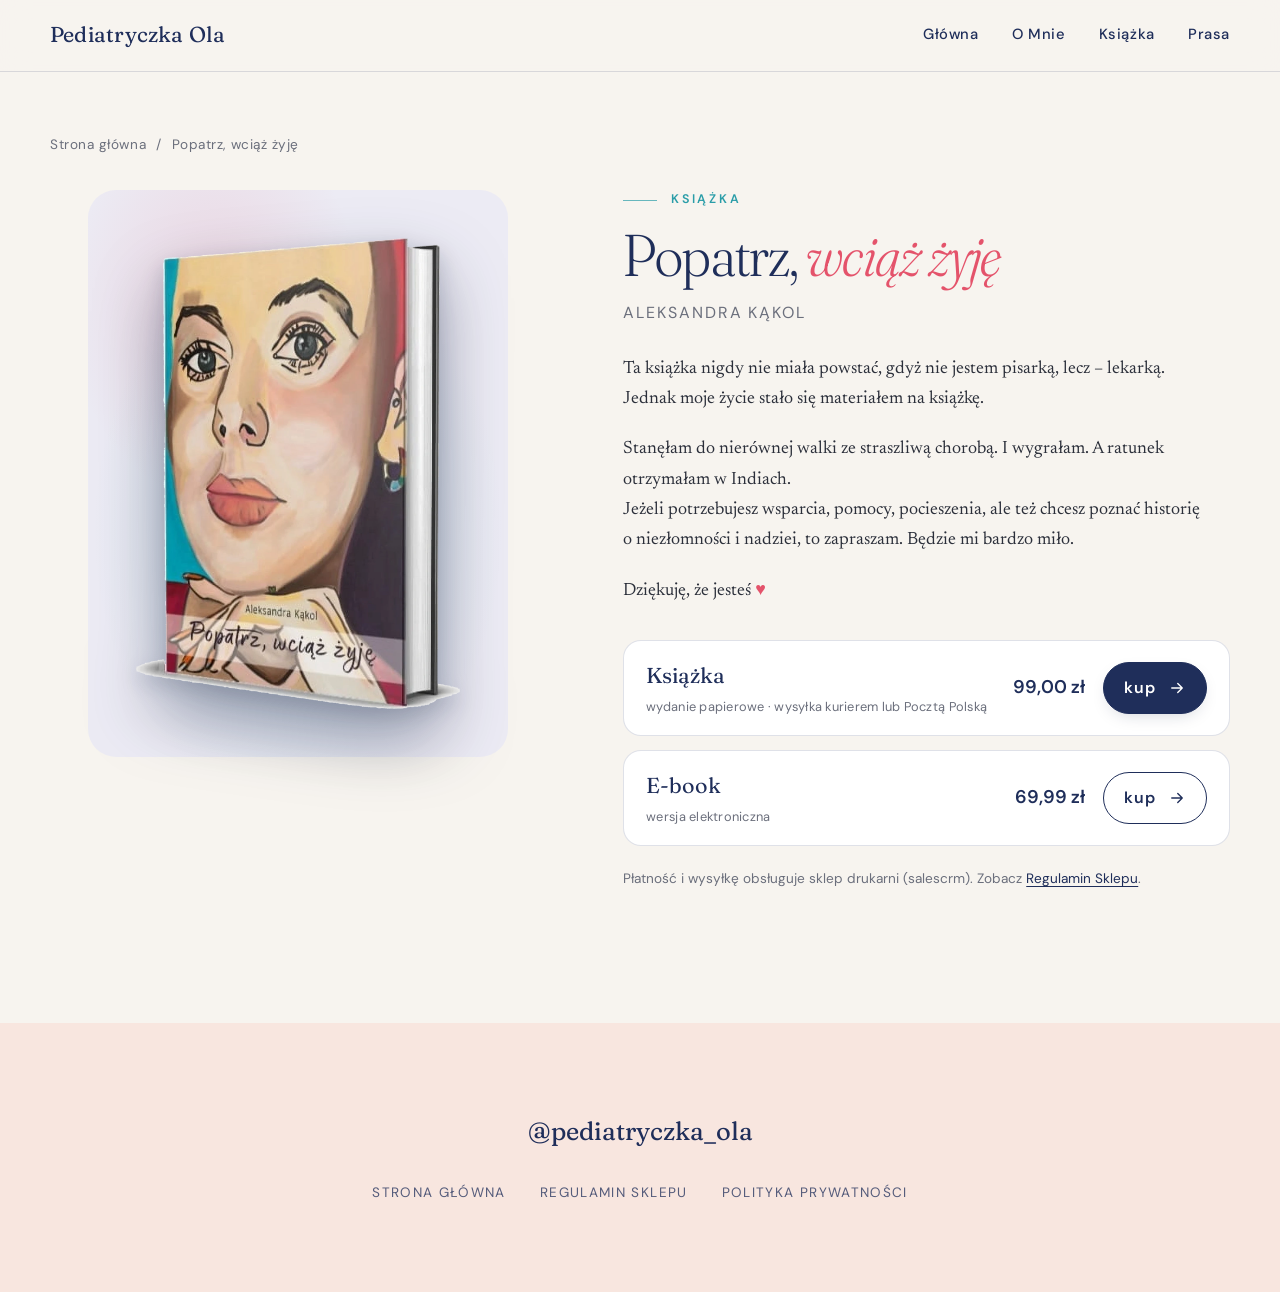
==== ksiazka.html @ b78bd4e7 "1" ====
<!doctype html>
<html lang="pl">
<head>
  <meta charset="utf-8">
  <meta name="viewport" content="width=device-width, initial-scale=1">
  <title>Popatrz, wciąż żyję — Pediatryczka Ola</title>
  <meta name="description" content="Książka Oli „Popatrz, wciąż żyję” — wydanie papierowe i e-book.">
  <meta property="og:title" content="Pediatryczka Ola — Moja Historia">
  <meta property="og:description" content="Ola — lekarka, pacjentka onkologiczna, autorka książki „Popatrz, wciąż żyję”.">
  <meta property="og:type" content="website">
  <meta property="og:image" content="assets/hero.jpg">
  <meta name="theme-color" content="#1f2e5a">
  <link rel="icon" href="assets/favicon.svg" type="image/svg+xml">
  <link rel="preconnect" href="https://fonts.googleapis.com">
  <link rel="preconnect" href="https://fonts.gstatic.com" crossorigin>
  <link rel="stylesheet" href="https://fonts.googleapis.com/css2?family=Fraunces:ital,opsz,wght,SOFT@0,9..144,300..700,50;1,9..144,300..700,50&family=Newsreader:ital,opsz,wght@0,6..72,400..600;1,6..72,400..600&family=DM+Sans:wght@400;500;600&display=swap">
  <link rel="stylesheet" href="styles.css">
</head>
<body>
<header class="top top--solid">
  <nav class="nav" aria-label="Główna nawigacja">
    <a class="brand" href="index.html">Pediatryczka Ola</a>
    <ul class="menu menu--static" id="menu">
      <li><a href="index.html">Główna</a></li>
      <li><a href="index.html#o-mnie">O Mnie</a></li>
      <li><a href="ksiazka.html">Książka</a></li>
      <li><a href="index.html#prasa">Prasa</a></li>
    </ul>
  </nav>
</header>
<main class="page">
  <div class="wrap product">
    <p class="crumbs"><a href="index.html">Strona główna</a><span aria-hidden="true">/</span><span>Popatrz, wciąż żyję</span></p>
    <div class="product__grid">
      <figure class="product__cover">
        <img src="assets/book.webp" alt="Okładka książki „Popatrz, wciąż żyję” — malowany portret Oli">
      </figure>
      <div class="product__body">
        <p class="eyebrow">Książka</p>
        <h1 class="product__title">Popatrz, <em>wciąż żyję</em></h1>
        <p class="book__author">Aleksandra Kąkol</p>
        <div class="product__desc">
          <p>Ta książka nigdy nie miała powstać, gdyż nie jestem pisarką, lecz – lekarką.<br>Jednak moje życie stało się materiałem na książkę.</p>
          <p>Stanęłam do nierównej walki ze straszliwą chorobą. I wygrałam. A ratunek otrzymałam w Indiach.<br>Jeżeli potrzebujesz wsparcia, pomocy, pocieszenia, ale też chcesz poznać historię o niezłomności i nadziei, to zapraszam. Będzie mi bardzo miło.</p>
          <p>Dziękuję, że jesteś <span class="heart" aria-label="serce">♥</span></p>
        </div>
        <ul class="offers">
          <li class="offer">
            <div class="offer__info">
              <span class="offer__name">Książka</span>
              <span class="offer__meta">wydanie papierowe · wysyłka kurierem lub Pocztą Polską</span>
            </div>
            <span class="offer__price">99,00 zł</span>
            <a class="btn btn--solid" href="https://pediatryczka.salescrm.pl/cart/add_product/13860" target="_blank" rel="noopener"><span>kup</span><svg viewBox="0 0 24 24" width="18" height="18" aria-hidden="true"><path fill="none" stroke="currentColor" stroke-width="1.8" stroke-linecap="round" stroke-linejoin="round" d="M5 12h14m0 0-6-6m6 6-6 6"/></svg></a>
          </li>
          <li class="offer">
            <div class="offer__info">
              <span class="offer__name">E-book</span>
              <span class="offer__meta">wersja elektroniczna</span>
            </div>
            <span class="offer__price">69,99 zł</span>
            <a class="btn btn--ghost" href="https://pediatryczka.salescrm.pl/cart/add_product/16813" target="_blank" rel="noopener"><span>kup</span><svg viewBox="0 0 24 24" width="18" height="18" aria-hidden="true"><path fill="none" stroke="currentColor" stroke-width="1.8" stroke-linecap="round" stroke-linejoin="round" d="M5 12h14m0 0-6-6m6 6-6 6"/></svg></a>
          </li>
        </ul>
        <p class="product__note">Płatność i wysyłkę obsługuje sklep drukarni (salescrm). Zobacz <a href="regulamin.html">Regulamin Sklepu</a>.</p>
      </div>
    </div>
  </div>
</main>
<footer class="foot">
  <div class="wrap foot__inner">
    <a class="foot__ig" href="https://www.instagram.com/pediatryczka_ola/" target="_blank" rel="noopener">
      <span>@pediatryczka_ola</span>
    </a>
    <nav class="foot__links" aria-label="Dokumenty">
      <a href="index.html">Strona główna</a>
      <a href="regulamin.html">Regulamin Sklepu</a>
      <a href="polityka-prywatnosci.html">Polityka Prywatności</a>
    </nav>
  </div>
</footer>
</body>
</html>
---- styles.css ----
/* ------------------------------------------------------------------
   Pediatryczka Ola — styles
   Paleta: granat (kontynuacja starej strony), mgła lawendowa, brzoskwinia
   w stopce + kolory z jej obrazów i warkoczyków (turkus, koral, ochra).
------------------------------------------------------------------- */

:root {
  --ink: #1f2e5a;
  --ink-deep: #14203f;
  --ink-soft: #3b4a7a;
  --paper: #f7f4ef;
  --paper-2: #efeae2;
  --mist: #ecebf4;
  --peach: #f8e6df;
  --teal: #2a9da8;
  --coral: #e4536b;
  --ochre: #e9b872;
  --text: #2b2f3a;
  --muted: #6b6f7c;
  --line: rgba(31, 46, 90, .14);
  --white: #ffffff;

  --font-display: "Fraunces", "Iowan Old Style", "Palatino Linotype", Georgia, serif;
  --font-body: "Newsreader", "Iowan Old Style", Georgia, "Times New Roman", serif;
  --font-ui: "DM Sans", "Helvetica Neue", Arial, sans-serif;

  --wrap: 1180px;
  --gutter: clamp(20px, 4vw, 48px);
  --radius: 22px;
  --shadow-lg: 0 30px 60px -20px rgba(20, 32, 63, .35), 0 12px 24px -12px rgba(20, 32, 63, .2);
  --shadow-sm: 0 6px 18px -8px rgba(20, 32, 63, .25);
  --ease: cubic-bezier(.2, .7, .2, 1);
}

*, *::before, *::after { box-sizing: border-box; }
html { scroll-behavior: smooth; -webkit-text-size-adjust: 100%; }
body {
  margin: 0;
  background: var(--paper);
  color: var(--text);
  font-family: var(--font-body);
  font-size: 1.125rem;
  line-height: 1.6;
  font-optical-sizing: auto;
  -webkit-font-smoothing: antialiased;
}
img { max-width: 100%; display: block; height: auto; }
a { color: inherit; }
figure { margin: 0; }
ul { list-style: none; margin: 0; padding: 0; }
h1, h2, h3 { margin: 0; font-family: var(--font-display); font-weight: 400; line-height: 1.05; text-wrap: balance; }
em { font-style: italic; }
strong { font-weight: 600; }

:focus-visible { outline: 3px solid var(--teal); outline-offset: 3px; border-radius: 4px; }

.wrap { width: min(var(--wrap), 100% - 2 * var(--gutter)); margin-inline: auto; }

.skip {
  position: absolute; left: 16px; top: -60px; z-index: 100;
  background: var(--ink); color: #fff; padding: 10px 14px; border-radius: 8px;
  font-family: var(--font-ui); text-decoration: none;
}
.skip:focus { top: 16px; }

.eyebrow {
  margin: 0 0 14px;
  font-family: var(--font-ui);
  font-size: .78rem;
  font-weight: 600;
  letter-spacing: .22em;
  text-transform: uppercase;
  color: var(--teal);
  display: flex; align-items: center; gap: 14px;
}
.eyebrow::before { content: ""; width: 34px; height: 1px; background: currentColor; opacity: .7; }
.eyebrow--light { color: var(--ochre); }

/* ---------- Nawigacja ---------- */
.top {
  position: fixed; inset: 0 0 auto 0; z-index: 50;
  padding-block: 18px;
  color: #fff;
  transition: background .35s var(--ease), color .35s var(--ease), padding .35s var(--ease), box-shadow .35s var(--ease);
}
.top.is-scrolled {
  background: rgba(247, 244, 239, .86);
  -webkit-backdrop-filter: saturate(160%) blur(14px);
  backdrop-filter: saturate(160%) blur(14px);
  color: var(--ink);
  padding-block: 10px;
  box-shadow: 0 1px 0 var(--line);
}
.nav {
  width: min(var(--wrap), 100% - 2 * var(--gutter)); margin-inline: auto;
  display: flex; align-items: center; justify-content: space-between; gap: 24px;
}
.brand {
  font-family: var(--font-display); font-size: 1.35rem; letter-spacing: .01em;
  text-decoration: none; font-variation-settings: "SOFT" 50;
}
.menu { display: flex; align-items: center; gap: clamp(18px, 2.6vw, 34px); }
.menu a {
  font-family: var(--font-ui); font-size: .92rem; font-weight: 500; letter-spacing: .04em;
  text-decoration: none; position: relative; padding: 6px 0;
}
.menu a:not(.ig)::after {
  content: ""; position: absolute; left: 0; right: 0; bottom: 0; height: 1.5px;
  background: currentColor; transform: scaleX(0); transform-origin: left;
  transition: transform .3s var(--ease);
}
.menu a:not(.ig):hover::after, .menu a:not(.ig):focus-visible::after { transform: scaleX(1); }
.menu .ig { display: inline-flex; padding: 4px; }
.burger {
  display: none; width: 44px; height: 44px; border: 0; background: transparent; color: inherit;
  cursor: pointer; flex-direction: column; justify-content: center; align-items: center; gap: 6px;
}
.burger span { width: 24px; height: 2px; background: currentColor; transition: transform .3s var(--ease); }
.burger[aria-expanded="true"] span:first-child { transform: translateY(4px) rotate(45deg); }
.burger[aria-expanded="true"] span:last-child { transform: translateY(-4px) rotate(-45deg); }

/* ---------- Hero ---------- */
.hero {
  position: relative;
  height: clamp(560px, 86vh, 900px);
  overflow: hidden;
  background: var(--ink-deep);
  color: #fff;
}
.hero__media, .hero__media img { position: absolute; inset: 0; width: 100%; height: 100%; }
.hero__media img { object-fit: cover; object-position: 50% 45%; animation: kenburns 14s ease-out both; }
.hero__veil {
  position: absolute; inset: 0;
  background:
    linear-gradient(180deg, rgba(20, 32, 63, .38) 0%, rgba(20, 32, 63, 0) 30%),
    linear-gradient(0deg, rgba(20, 32, 63, .72) 0%, rgba(20, 32, 63, .18) 40%, rgba(20, 32, 63, 0) 65%);
}
.hero__content {
  position: absolute; left: 0; right: 0; bottom: clamp(44px, 9vh, 96px);
  width: min(var(--wrap), 100% - 2 * var(--gutter)); margin-inline: auto;
}
.hero__title {
  font-size: clamp(3.4rem, 10vw, 9rem);
  line-height: .92;
  letter-spacing: -.025em;
  font-weight: 300;
  font-variation-settings: "SOFT" 50, "opsz" 144;
  text-shadow: 0 2px 34px rgba(20, 32, 63, .45);
  animation: rise 1.1s var(--ease) both;
}
.hero__title em { font-weight: 400; color: #ffd9cf; }
.hero__scroll {
  position: absolute; right: clamp(20px, 4vw, 48px); bottom: 28px; z-index: 2;
  width: 56px; height: 56px; border-radius: 50%; color: #fff;
  border: 1px solid rgba(255, 255, 255, .55);
  display: grid; place-items: center; text-decoration: none;
  animation: bob 2.6s ease-in-out infinite;
}
@keyframes rise { from { opacity: 0; transform: translateY(24px); } to { opacity: 1; transform: none; } }
@keyframes bob { 0%, 100% { transform: translateY(0); } 50% { transform: translateY(6px); } }
@keyframes kenburns { from { transform: scale(1.06); } to { transform: scale(1); } }

/* ---------- Książka ---------- */
.book {
  position: relative; overflow: hidden;
  padding-block: clamp(72px, 11vw, 140px);
}
.book::before {
  content: ""; position: absolute; z-index: 0;
  width: 62vmin; height: 62vmin; left: 4vw; top: 50%; transform: translateY(-50%);
  background: radial-gradient(closest-side, rgba(42, 157, 168, .28), rgba(42, 157, 168, 0) 70%);
  pointer-events: none;
}
.book::after {
  content: ""; position: absolute; z-index: 0;
  width: 46vmin; height: 46vmin; left: 22vw; top: 12%;
  background: radial-gradient(closest-side, rgba(228, 83, 107, .22), rgba(228, 83, 107, 0) 70%);
  pointer-events: none;
}
.book__grid {
  position: relative; z-index: 1;
  display: grid; grid-template-columns: minmax(0, 1fr) minmax(0, 1.05fr);
  align-items: center; gap: clamp(36px, 6vw, 96px);
}
.book__visual { position: relative; justify-self: center; width: min(100%, 460px); }
.book__photo {
  border-radius: 28px; overflow: hidden;
  box-shadow: var(--shadow-lg);
}
.book__photo img { width: 100%; aspect-ratio: 4 / 5; object-fit: cover; object-position: 50% 40%; }
.book__cover {
  position: absolute; right: -8%; bottom: -7%;
  width: 46%;
  transform: rotate(6deg);
  filter: drop-shadow(0 30px 34px rgba(20, 32, 63, .38)) drop-shadow(0 8px 10px rgba(20, 32, 63, .2));
  transition: transform .8s var(--ease);
}
.book__visual:hover .book__cover { transform: rotate(2deg) translateY(-8px); }
.book__title {
  font-size: clamp(2.6rem, 5.4vw, 4.6rem);
  font-weight: 300;
  color: var(--ink);
  font-variation-settings: "SOFT" 50, "opsz" 144;
  letter-spacing: -.015em;
}
.book__title em { color: var(--coral); }
.book__author {
  margin: 14px 0 0;
  font-family: var(--font-ui); font-size: 1rem; letter-spacing: .12em; text-transform: uppercase;
  color: var(--muted);
}
.book__actions { display: flex; flex-wrap: wrap; gap: 14px; margin-top: 34px; }

.btn {
  display: inline-flex; align-items: center; gap: 12px;
  padding: 15px 26px; border-radius: 999px;
  font-family: var(--font-ui); font-size: 1rem; font-weight: 600; letter-spacing: .06em;
  text-decoration: none; text-transform: lowercase;
  border: 1.5px solid var(--ink);
  transition: transform .35s var(--ease), background .35s var(--ease), color .35s var(--ease), box-shadow .35s var(--ease);
}
.btn svg { transition: transform .35s var(--ease); }
.btn:hover { transform: translateY(-2px); }
.btn:hover svg { transform: translateX(4px); }
.btn--solid { background: var(--ink); color: #fff; box-shadow: var(--shadow-sm); }
.btn--solid:hover { background: var(--ink-deep); box-shadow: var(--shadow-lg); }
.btn--ghost { background: transparent; color: var(--ink); }
.btn--ghost:hover { background: rgba(31, 46, 90, .07); }

/* ---------- O Mnie ---------- */
.about { background: var(--mist); padding-block: clamp(72px, 11vw, 140px); }
.about__head { margin-bottom: clamp(28px, 4vw, 48px); }
.about__grid {
  display: grid; grid-template-columns: minmax(0, 1.15fr) minmax(0, .85fr);
  gap: clamp(40px, 7vw, 110px); align-items: start;
}
.about__text { max-width: 62ch; font-size: clamp(1.1rem, 1.25vw, 1.25rem); line-height: 1.7; }
.about__text p { margin: 0 0 1.25em; }
.about__hi { font-family: var(--font-display); font-size: 2.2rem; line-height: 1; color: var(--ink); margin-bottom: .6em !important; }
.about__hi strong { font-weight: 400; }
.about__pull {
  font-family: var(--font-display); font-style: italic; font-weight: 400;
  font-size: clamp(1.6rem, 2.6vw, 2.2rem); line-height: 1.2; color: var(--ink);
  border-left: 3px solid var(--coral); padding-left: 22px; margin-block: 1.4em !important;
}
.about__sign { color: var(--ink); font-size: 1.15em; }
.about__sign strong { font-weight: 600; }

.about__photos {
  position: sticky; top: 96px;
  display: grid; grid-template-columns: repeat(6, 1fr); gap: 0;
}
.photo {
  background: #fff; padding: 10px 10px 14px; border-radius: 6px;
  box-shadow: var(--shadow-lg);
  transition: transform .6s var(--ease);
}
.photo img { border-radius: 3px; width: 100%; object-fit: cover; }
.photo--1 {
  grid-column: 1 / 6; grid-row: 1;
  transform: rotate(-2.5deg);
  background: linear-gradient(160deg, #fff 0%, #fff 60%, #fdf0e8 100%);
}
.photo--1 img {
  aspect-ratio: 4 / 5; object-position: 50% 12%;
  background: linear-gradient(170deg, #f9d6cd 0%, #f3b7ad 45%, #e4c9a6 100%);
}
.photo--2 {
  grid-column: 3 / 7; grid-row: 2; margin-top: -60px;
  transform: rotate(3deg); z-index: 2;
}
.photo--2 img { aspect-ratio: 1; }
.photo--3 {
  grid-column: 1 / 4; grid-row: 3; margin-top: -40px;
  transform: rotate(-4deg); z-index: 3;
}
.photo--3 img { aspect-ratio: 4 / 5; }
.photo:hover { transform: rotate(0) scale(1.03); z-index: 5; }

/* ---------- Prasa ---------- */
.press {
  background:
    radial-gradient(70% 60% at 100% 0%, rgba(42, 157, 168, .28), transparent 60%),
    radial-gradient(50% 50% at 0% 100%, rgba(228, 83, 107, .22), transparent 60%),
    var(--ink);
  color: #fff;
  padding-block: clamp(72px, 11vw, 140px);
}
.press__head { margin-bottom: clamp(36px, 5vw, 64px); }
.press__title {
  font-size: clamp(2.6rem, 5.4vw, 4.4rem); font-weight: 300;
  font-variation-settings: "SOFT" 50, "opsz" 144;
}
.quotes {
  display: grid; grid-template-columns: repeat(3, minmax(0, 1fr));
  gap: clamp(24px, 3vw, 44px);
}
.quote {
  position: relative;
  padding: 36px 30px 30px;
  border: 1px solid rgba(255, 255, 255, .16);
  border-radius: var(--radius);
  background: rgba(255, 255, 255, .04);
  display: flex; flex-direction: column; gap: 22px;
  transition: background .35s var(--ease), transform .35s var(--ease);
}
.quote:hover { background: rgba(255, 255, 255, .08); transform: translateY(-4px); }
.quote__mark {
  font-family: var(--font-display); font-size: 5rem; line-height: .5; color: var(--ochre);
  font-variation-settings: "SOFT" 50;
}
.quote blockquote { margin: 0; flex: 1; }
.quote p {
  margin: 0;
  font-family: var(--font-display); font-style: italic; font-weight: 300;
  font-size: clamp(1.15rem, 1.5vw, 1.35rem); line-height: 1.45;
  font-variation-settings: "SOFT" 50, "opsz" 24;
}
.quote__src {
  align-self: flex-start;
  font-family: var(--font-ui); font-size: .82rem; font-weight: 600; letter-spacing: .16em; text-transform: uppercase;
  text-decoration: none; color: var(--ochre);
  padding-bottom: 4px; border-bottom: 1.5px solid currentColor;
  transition: color .3s var(--ease);
}
.quote__src:hover { color: #fff; }

/* ---------- Stopka ---------- */
.foot { background: var(--peach); color: var(--ink); padding-block: clamp(48px, 7vw, 88px); }
.foot__inner { display: flex; flex-direction: column; align-items: center; gap: 30px; text-align: center; }
.foot__ig {
  display: inline-flex; flex-direction: column; align-items: center; gap: 12px;
  text-decoration: none; font-family: var(--font-display); font-size: 1.6rem;
  font-variation-settings: "SOFT" 50;
  transition: transform .35s var(--ease);
}
.foot__ig:hover { transform: translateY(-3px); }
.foot__links { display: flex; flex-wrap: wrap; justify-content: center; gap: 12px 34px; }
.foot__links a {
  font-family: var(--font-ui); font-size: .85rem; letter-spacing: .1em; text-transform: uppercase;
  text-decoration: none; opacity: .75;
}
.foot__links a:hover { opacity: 1; text-decoration: underline; text-underline-offset: 5px; }

/* ---------- Podstrony ---------- */
.page { padding-block: calc(96px + 3vw) clamp(72px, 10vw, 120px); }
.top--solid { background: rgba(247, 244, 239, .92); color: var(--ink); box-shadow: 0 1px 0 var(--line); -webkit-backdrop-filter: blur(14px); backdrop-filter: blur(14px); }
.more {
  display: inline-block; margin-top: 26px;
  font-family: var(--font-ui); font-size: .92rem; font-weight: 600; letter-spacing: .06em;
  color: var(--ink); text-decoration: none; border-bottom: 1.5px solid currentColor; padding-bottom: 3px;
}
.more:hover { color: var(--coral); }

/* Regulamin / Polityka */
.legal { display: grid; grid-template-columns: minmax(0, .8fr) minmax(0, 1.4fr); gap: clamp(32px, 6vw, 96px); align-items: start; }
.legal__head { position: sticky; top: 110px; }
.legal__title { font-size: clamp(2rem, 3.6vw, 3rem); font-weight: 300; line-height: 1.08; color: var(--ink); font-variation-settings: "SOFT" 50, "opsz" 144; }
.legal__title em { color: var(--coral); font-style: italic; }
.legal__body { max-width: 70ch; font-size: 1.05rem; line-height: 1.65; }
.legal__sec { padding-block: 26px; border-top: 1px solid var(--line); }
.legal__sec:first-child { border-top: 0; padding-top: 0; }
.legal__sec h2 { font-size: 1.45rem; margin: 0 0 14px; color: var(--ink); font-weight: 400; }
.legal__sec ol { margin: 0; padding-left: 1.4em; }
.legal__sec ul { list-style: disc; margin: 6px 0 0; padding-left: 1.3em; }
.legal__sec li { margin: 0 0 .55em; }
.legal__sec li::marker { color: var(--teal); font-family: var(--font-ui); font-size: .9em; }
.legal__sec p { margin: 0; }
.legal__sec a { color: var(--ink); text-decoration-color: var(--teal); text-underline-offset: 3px; }
.notice {
  border: 1.5px dashed var(--coral); border-radius: 12px; padding: 12px 16px; margin: 0 0 14px !important;
  font-family: var(--font-ui); font-size: .9rem; color: var(--ink); background: rgba(228, 83, 107, .06);
}
.todo { background: rgba(233, 184, 114, .35); padding: 1px 6px; border-radius: 4px; font-family: var(--font-ui); font-size: .9em; }

/* Strona produktu */
.crumbs { display: flex; gap: 10px; align-items: center; margin: 0 0 34px; font-family: var(--font-ui); font-size: .85rem; letter-spacing: .04em; color: var(--muted); }
.crumbs a { color: inherit; text-decoration: none; }
.crumbs a:hover { color: var(--ink); }
.product__grid { display: grid; grid-template-columns: minmax(0, .9fr) minmax(0, 1.1fr); gap: clamp(36px, 6vw, 96px); align-items: start; }
.product__cover {
  position: sticky; top: 110px;
  justify-self: center; width: min(100%, 420px);
  padding: clamp(24px, 4vw, 48px);
  background: radial-gradient(70% 70% at 50% 60%, rgba(42, 157, 168, .16), transparent 70%), radial-gradient(50% 50% at 30% 20%, rgba(228, 83, 107, .14), transparent 70%), var(--mist);
  border-radius: 28px;
}
.product__cover img { filter: drop-shadow(0 30px 34px rgba(20, 32, 63, .35)) drop-shadow(0 8px 10px rgba(20, 32, 63, .18)); }
.product__title { font-size: clamp(2.4rem, 4.6vw, 4rem); font-weight: 300; color: var(--ink); font-variation-settings: "SOFT" 50, "opsz" 144; letter-spacing: -.015em; }
.product__title em { color: var(--coral); }
.product__desc { margin-top: 28px; max-width: 58ch; font-size: 1.12rem; line-height: 1.7; }
.product__desc p { margin: 0 0 1.1em; }
.heart { color: var(--coral); }
.offers { display: grid; gap: 14px; margin-top: 34px; }
.offer {
  display: grid; grid-template-columns: 1fr auto auto; align-items: center; gap: 18px;
  padding: 18px 22px; border: 1px solid var(--line); border-radius: 18px; background: #fff;
  transition: box-shadow .35s var(--ease), transform .35s var(--ease);
}
.offer:hover { box-shadow: var(--shadow-lg); transform: translateY(-2px); }
.offer__info { display: flex; flex-direction: column; gap: 3px; min-width: 0; }
.offer__name { font-family: var(--font-display); font-size: 1.35rem; color: var(--ink); }
.offer__meta { font-family: var(--font-ui); font-size: .8rem; color: var(--muted); letter-spacing: .02em; }
.offer__price { font-family: var(--font-ui); font-weight: 600; font-size: 1.15rem; color: var(--ink); font-variant-numeric: tabular-nums; white-space: nowrap; }
.offer .btn { padding: 12px 20px; }
.product__note { margin-top: 22px; font-family: var(--font-ui); font-size: .85rem; color: var(--muted); }
.product__note a { color: var(--ink); text-underline-offset: 3px; }

/* ---------- Animacje wejścia (scroll-driven, z bezpiecznym stanem spoczynku) ---------- */
@supports (animation-timeline: view()) {
  @media (prefers-reduced-motion: no-preference) {
    .book__cover, .book__body, .about__text > p, .photo, .quote, .press__head {
      animation: reveal linear both;
      animation-timeline: view();
      animation-range: entry 0% entry 32%;
    }
  }
}
@keyframes reveal { from { translate: 0 28px; } to { translate: 0 0; } }

@media (prefers-reduced-motion: reduce) {
  html { scroll-behavior: auto; }
  .hero__title, .hero__scroll { animation: none; }
  *, *::before, *::after { transition-duration: .01ms !important; }
}

/* ---------- Responsywność ---------- */
@media (max-width: 960px) {
  .book__grid { grid-template-columns: 1fr; text-align: center; }
  .book__visual { width: min(84%, 400px); margin-bottom: 40px; }
  .book__body .eyebrow { justify-content: center; }
  .book__actions { justify-content: center; }
  .about__grid { grid-template-columns: 1fr; }
  .about__photos { position: static; width: min(100%, 520px); justify-self: center; margin-top: 24px; }
  .quotes { grid-template-columns: 1fr; }
  .legal { grid-template-columns: 1fr; }
  .legal__head { position: static; }
  .product__grid { grid-template-columns: 1fr; }
  .product__cover { position: static; width: min(80%, 360px); }
}
@media (max-width: 720px) {
  .burger { display: flex; }
  .menu {
    position: fixed; inset: 0; background: var(--ink-deep); color: #fff;
    flex-direction: column; justify-content: center; gap: 30px;
    transform: translateY(-100%); opacity: 0; transition: transform .45s var(--ease), opacity .3s var(--ease);
    z-index: -1;
  }
  .menu.is-open { transform: none; opacity: 1; }
  .menu a { font-size: 1.4rem; font-family: var(--font-display); letter-spacing: 0; }
  .menu .ig svg { width: 30px; height: 30px; }
  .top.is-open { color: #fff; }
  .hero { height: clamp(520px, 84svh, 720px); }
  .hero__media img { object-position: 52% 40%; }
  .hero__title { font-size: clamp(3.4rem, 17vw, 5rem); }
  .hero__scroll { display: none; }
  .photo--2 { margin-top: -30px; }
  .photo--3 { margin-top: -20px; }
  .menu--static { position: static; transform: none; opacity: 1; flex-direction: row; gap: 14px; background: transparent; color: inherit; z-index: auto; }
  .menu--static a { font-family: var(--font-ui); font-size: .85rem; }
}
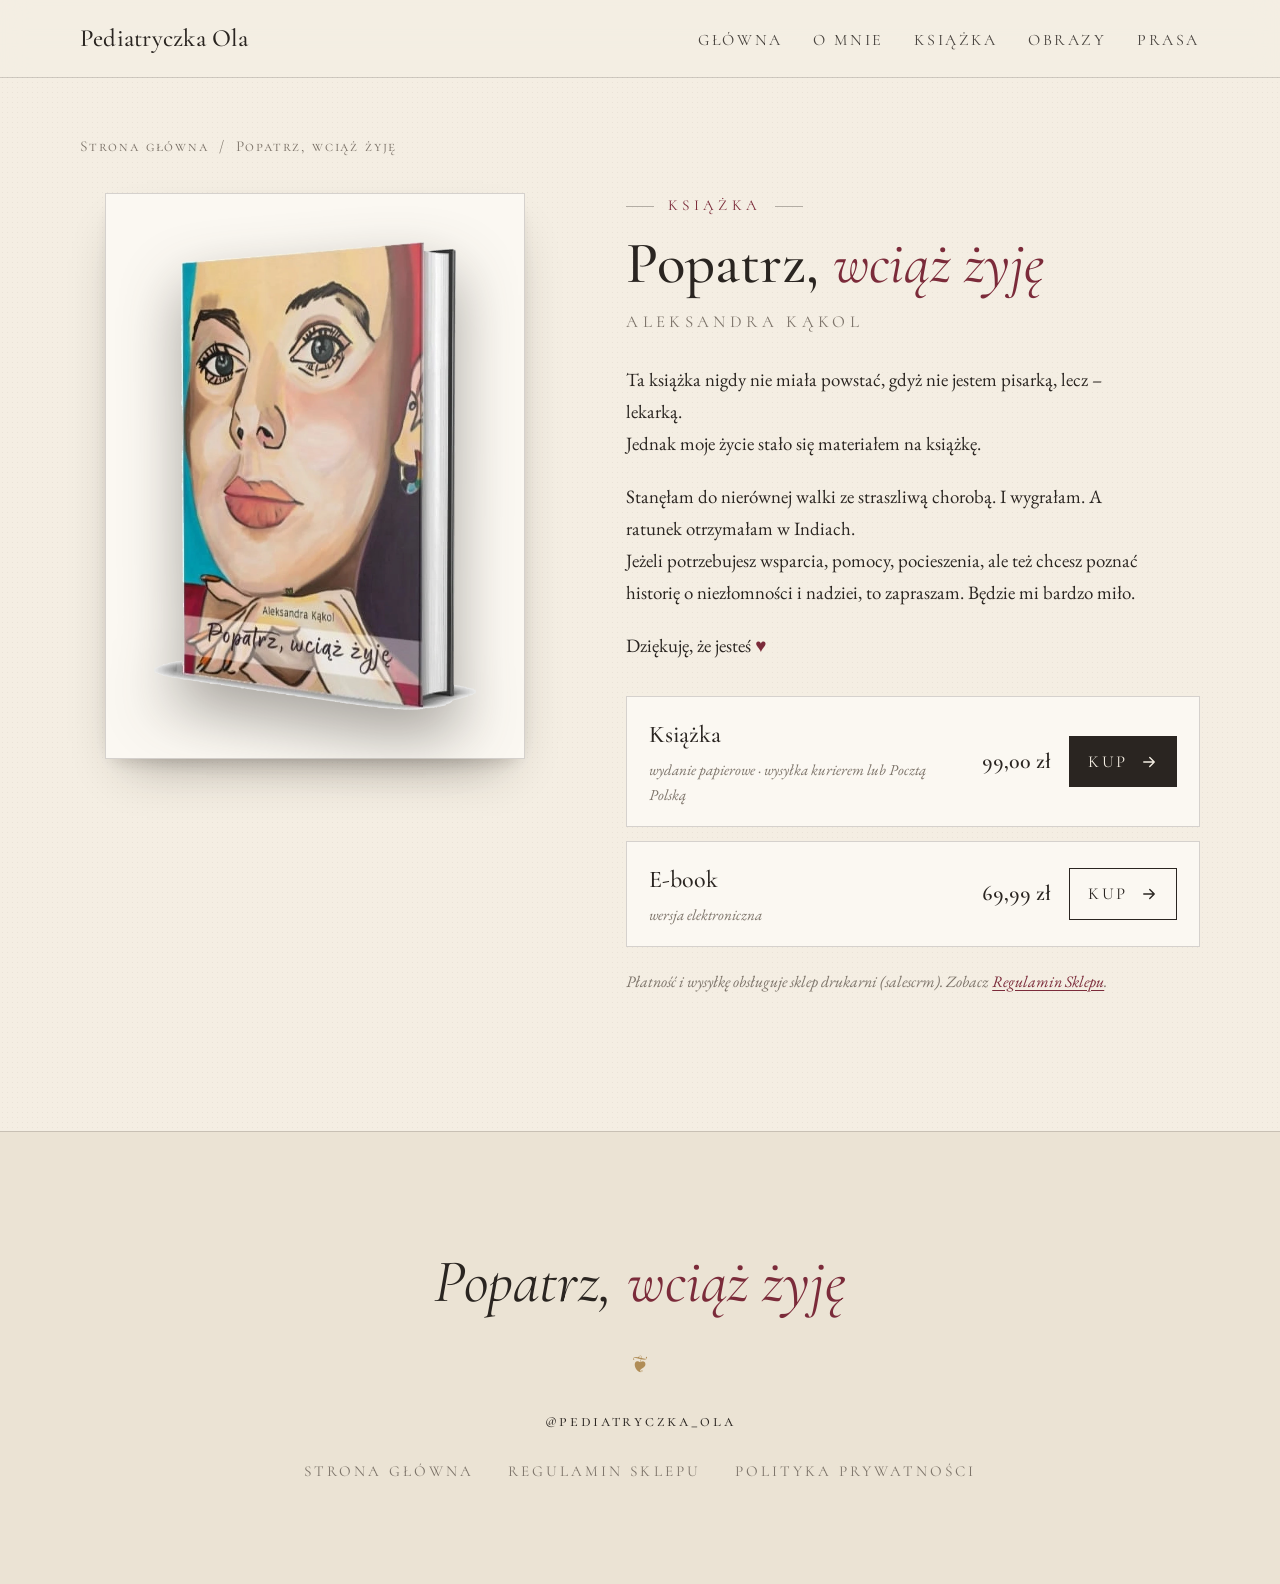
==== commit 2399e1dd: "1" ====
--- a/ksiazka.html
+++ b/ksiazka.html
@@ -4,16 +4,15 @@
   <meta charset="utf-8">
   <meta name="viewport" content="width=device-width, initial-scale=1">
   <title>Popatrz, wciąż żyję — Pediatryczka Ola</title>
-  <meta name="description" content="Książka Oli „Popatrz, wciąż żyję” — wydanie papierowe i e-book.">
+  <meta name="description" content="Ola — lekarka, pacjentka onkologiczna, autorka książki „Popatrz, wciąż żyję”. Moja historia, książka i e-book, obrazy, prasa.">
   <meta property="og:title" content="Pediatryczka Ola — Moja Historia">
   <meta property="og:description" content="Ola — lekarka, pacjentka onkologiczna, autorka książki „Popatrz, wciąż żyję”.">
   <meta property="og:type" content="website">
   <meta property="og:image" content="assets/hero.jpg">
-  <meta name="theme-color" content="#1f2e5a">
   <link rel="icon" href="assets/favicon.svg" type="image/svg+xml">
   <link rel="preconnect" href="https://fonts.googleapis.com">
   <link rel="preconnect" href="https://fonts.gstatic.com" crossorigin>
-  <link rel="stylesheet" href="https://fonts.googleapis.com/css2?family=Fraunces:ital,opsz,wght,SOFT@0,9..144,300..700,50;1,9..144,300..700,50&family=Newsreader:ital,opsz,wght@0,6..72,400..600;1,6..72,400..600&family=DM+Sans:wght@400;500;600&display=swap">
+  <link rel="stylesheet" href="https://fonts.googleapis.com/css2?family=Cormorant+Garamond:ital,wght@0,400;0,500;0,600;1,400;1,500&family=EB+Garamond:ital,wght@0,400;0,500;1,400&family=Cormorant+SC:wght@500;600&display=swap">
   <link rel="stylesheet" href="styles.css">
 </head>
 <body>
@@ -24,6 +23,7 @@
       <li><a href="index.html">Główna</a></li>
       <li><a href="index.html#o-mnie">O Mnie</a></li>
       <li><a href="ksiazka.html">Książka</a></li>
+      <li><a href="index.html#obrazy">Obrazy</a></li>
       <li><a href="index.html#prasa">Prasa</a></li>
     </ul>
   </nav>
@@ -69,9 +69,8 @@
 </main>
 <footer class="foot">
   <div class="wrap foot__inner">
-    <a class="foot__ig" href="https://www.instagram.com/pediatryczka_ola/" target="_blank" rel="noopener">
-      <span>@pediatryczka_ola</span>
-    </a>
+    <p class="foot__motto">Popatrz, <em>wciąż żyję</em></p>
+    <a class="foot__ig" href="https://www.instagram.com/pediatryczka_ola/" target="_blank" rel="noopener"><span>@pediatryczka_ola</span></a>
     <nav class="foot__links" aria-label="Dokumenty">
       <a href="index.html">Strona główna</a>
       <a href="regulamin.html">Regulamin Sklepu</a>
--- a/styles.css
+++ b/styles.css
@@ -1,461 +1,337 @@
-/* ------------------------------------------------------------------
-   Pediatryczka Ola — styles
-   Paleta: granat (kontynuacja starej strony), mgła lawendowa, brzoskwinia
-   w stopce + kolory z jej obrazów i warkoczyków (turkus, koral, ochra).
-------------------------------------------------------------------- */
+/* ===================================================================
+   Pediatryczka Ola — styl „wydawniczy”
+   Strona jak dobrze złożona książka: ciepły papier, garamondy,
+   inicjały, cienkie linie, ornamenty, numerowane tablice z obrazami.
+=================================================================== */
 
 :root {
-  --ink: #1f2e5a;
-  --ink-deep: #14203f;
-  --ink-soft: #3b4a7a;
-  --paper: #f7f4ef;
-  --paper-2: #efeae2;
-  --mist: #ecebf4;
-  --peach: #f8e6df;
-  --teal: #2a9da8;
-  --coral: #e4536b;
-  --ochre: #e9b872;
-  --text: #2b2f3a;
-  --muted: #6b6f7c;
-  --line: rgba(31, 46, 90, .14);
-  --white: #ffffff;
-
-  --font-display: "Fraunces", "Iowan Old Style", "Palatino Linotype", Georgia, serif;
-  --font-body: "Newsreader", "Iowan Old Style", Georgia, "Times New Roman", serif;
-  --font-ui: "DM Sans", "Helvetica Neue", Arial, sans-serif;
-
-  --wrap: 1180px;
-  --gutter: clamp(20px, 4vw, 48px);
-  --radius: 22px;
-  --shadow-lg: 0 30px 60px -20px rgba(20, 32, 63, .35), 0 12px 24px -12px rgba(20, 32, 63, .2);
-  --shadow-sm: 0 6px 18px -8px rgba(20, 32, 63, .25);
+  --paper: #f4eee3;
+  --paper-2: #ebe3d4;
+  --paper-3: #fbf8f2;
+  --ink: #2a2521;
+  --ink-2: #4a423b;
+  --muted: #7d746a;
+  --burgundy: #7b2b3a;
+  --gold: #b08d57;
+  --sage: #5f6f63;
+  --night: #1e1b1a;
+  --line: rgba(42, 37, 33, .18);
+  --line-2: rgba(42, 37, 33, .32);
+
+  --font-display: "Cormorant Garamond", "Iowan Old Style", Georgia, serif;
+  --font-body: "EB Garamond", "Iowan Old Style", Georgia, serif;
+  --font-caps: "Cormorant SC", "Cormorant Garamond", Georgia, serif;
+
+  --wrap: 1120px;
+  --gutter: clamp(20px, 4vw, 56px);
   --ease: cubic-bezier(.2, .7, .2, 1);
+  --shadow: 0 24px 50px -24px rgba(42, 37, 33, .45), 0 8px 18px -10px rgba(42, 37, 33, .25);
 }
 
 *, *::before, *::after { box-sizing: border-box; }
 html { scroll-behavior: smooth; -webkit-text-size-adjust: 100%; }
 body {
-  margin: 0;
+  margin: 0; color: var(--ink);
   background: var(--paper);
-  color: var(--text);
-  font-family: var(--font-body);
-  font-size: 1.125rem;
-  line-height: 1.6;
-  font-optical-sizing: auto;
-  -webkit-font-smoothing: antialiased;
+  background-image: radial-gradient(rgba(42, 37, 33, .05) .6px, transparent .6px);
+  background-size: 5px 5px;
+  font-family: var(--font-body); font-size: 1.15rem; line-height: 1.65;
+  -webkit-font-smoothing: antialiased; overflow-x: clip;
 }
 img { max-width: 100%; display: block; height: auto; }
 a { color: inherit; }
 figure { margin: 0; }
 ul { list-style: none; margin: 0; padding: 0; }
-h1, h2, h3 { margin: 0; font-family: var(--font-display); font-weight: 400; line-height: 1.05; text-wrap: balance; }
+h1, h2, h3 { margin: 0; font-family: var(--font-display); font-weight: 500; line-height: 1.05; text-wrap: balance; }
 em { font-style: italic; }
 strong { font-weight: 600; }
-
-:focus-visible { outline: 3px solid var(--teal); outline-offset: 3px; border-radius: 4px; }
-
+:focus-visible { outline: 2px solid var(--burgundy); outline-offset: 3px; }
 .wrap { width: min(var(--wrap), 100% - 2 * var(--gutter)); margin-inline: auto; }
-
-.skip {
-  position: absolute; left: 16px; top: -60px; z-index: 100;
-  background: var(--ink); color: #fff; padding: 10px 14px; border-radius: 8px;
-  font-family: var(--font-ui); text-decoration: none;
-}
+.skip { position: absolute; left: 16px; top: -60px; z-index: 100; background: var(--ink); color: #fff; padding: 10px 14px; text-decoration: none; }
 .skip:focus { top: 16px; }
 
-.eyebrow {
-  margin: 0 0 14px;
-  font-family: var(--font-ui);
-  font-size: .78rem;
-  font-weight: 600;
-  letter-spacing: .22em;
-  text-transform: uppercase;
-  color: var(--teal);
-  display: flex; align-items: center; gap: 14px;
-}
-.eyebrow::before { content: ""; width: 34px; height: 1px; background: currentColor; opacity: .7; }
-.eyebrow--light { color: var(--ochre); }
-
-/* ---------- Nawigacja ---------- */
-.top {
-  position: fixed; inset: 0 0 auto 0; z-index: 50;
-  padding-block: 18px;
-  color: #fff;
-  transition: background .35s var(--ease), color .35s var(--ease), padding .35s var(--ease), box-shadow .35s var(--ease);
-}
-.top.is-scrolled {
-  background: rgba(247, 244, 239, .86);
-  -webkit-backdrop-filter: saturate(160%) blur(14px);
-  backdrop-filter: saturate(160%) blur(14px);
-  color: var(--ink);
-  padding-block: 10px;
-  box-shadow: 0 1px 0 var(--line);
-}
-.nav {
-  width: min(var(--wrap), 100% - 2 * var(--gutter)); margin-inline: auto;
-  display: flex; align-items: center; justify-content: space-between; gap: 24px;
-}
-.brand {
-  font-family: var(--font-display); font-size: 1.35rem; letter-spacing: .01em;
-  text-decoration: none; font-variation-settings: "SOFT" 50;
-}
-.menu { display: flex; align-items: center; gap: clamp(18px, 2.6vw, 34px); }
-.menu a {
-  font-family: var(--font-ui); font-size: .92rem; font-weight: 500; letter-spacing: .04em;
-  text-decoration: none; position: relative; padding: 6px 0;
-}
-.menu a:not(.ig)::after {
-  content: ""; position: absolute; left: 0; right: 0; bottom: 0; height: 1.5px;
-  background: currentColor; transform: scaleX(0); transform-origin: left;
-  transition: transform .3s var(--ease);
-}
-.menu a:not(.ig):hover::after, .menu a:not(.ig):focus-visible::after { transform: scaleX(1); }
+/* --- typografia sekcji --- */
+.eyebrow { margin: 0 0 14px; font-family: var(--font-caps); font-size: .95rem; letter-spacing: .28em; text-transform: uppercase; color: var(--burgundy); display: flex; align-items: center; gap: 14px; }
+.eyebrow::before, .eyebrow::after { content: ""; height: 1px; width: 28px; background: var(--line-2); }
+.sec-head { margin-bottom: clamp(32px, 5vw, 60px); text-align: center; }
+.sec-head .eyebrow { justify-content: center; }
+.sec-head--row { text-align: left; display: flex; justify-content: space-between; align-items: end; gap: 32px; flex-wrap: wrap; }
+.sec-head--row .eyebrow { justify-content: flex-start; }
+.sec-head--row .eyebrow::after { display: none; }
+.sec-title { font-size: clamp(2.4rem, 5vw, 4rem); font-weight: 500; letter-spacing: -.01em; }
+.sec-title em { font-weight: 400; color: var(--burgundy); }
+.sec-note { max-width: 42ch; margin: 0; color: var(--muted); font-style: italic; font-size: 1.05rem; line-height: 1.5; }
+
+/* --- pojawianie się --- */
+.js .reveal { opacity: 0; transform: translateY(18px); transition: opacity 1.1s var(--ease), transform 1.1s var(--ease); transition-delay: calc(var(--i, 0) * 80ms); }
+.js .reveal.is-in { opacity: 1; transform: none; }
+
+/* --- nawigacja --- */
+.top { position: fixed; inset: 0 0 auto 0; z-index: 50; padding-block: 18px; color: var(--paper); transition: background .35s var(--ease), color .35s var(--ease), padding .35s var(--ease), box-shadow .35s; }
+.top.is-scrolled { background: rgba(244, 238, 227, .9); -webkit-backdrop-filter: blur(14px); backdrop-filter: blur(14px); color: var(--ink); padding-block: 10px; box-shadow: 0 1px 0 var(--line); }
+.nav { width: min(var(--wrap), 100% - 2 * var(--gutter)); margin-inline: auto; display: flex; align-items: center; justify-content: space-between; gap: 24px; }
+.brand { font-family: var(--font-display); font-size: 1.55rem; font-weight: 500; text-decoration: none; letter-spacing: .01em; }
+.menu { display: flex; align-items: center; gap: clamp(18px, 2.4vw, 32px); }
+.menu a { font-family: var(--font-caps); font-size: 1rem; letter-spacing: .16em; text-transform: uppercase; text-decoration: none; position: relative; padding: 6px 0; opacity: .85; transition: opacity .3s; }
+.menu a:hover, .menu a.is-active { opacity: 1; }
+.menu a:not(.ig)::after { content: ""; position: absolute; left: 0; right: 0; bottom: 0; height: 1px; background: currentColor; transform: scaleX(0); transform-origin: left; transition: transform .3s var(--ease); }
+.menu a:not(.ig):hover::after, .menu a.is-active::after { transform: scaleX(1); }
 .menu .ig { display: inline-flex; padding: 4px; }
-.burger {
-  display: none; width: 44px; height: 44px; border: 0; background: transparent; color: inherit;
-  cursor: pointer; flex-direction: column; justify-content: center; align-items: center; gap: 6px;
-}
-.burger span { width: 24px; height: 2px; background: currentColor; transition: transform .3s var(--ease); }
+.burger { display: none; width: 44px; height: 44px; border: 0; background: transparent; color: inherit; cursor: pointer; flex-direction: column; justify-content: center; align-items: center; gap: 6px; }
+.burger span { width: 24px; height: 1.5px; background: currentColor; transition: transform .3s var(--ease); }
 .burger[aria-expanded="true"] span:first-child { transform: translateY(4px) rotate(45deg); }
 .burger[aria-expanded="true"] span:last-child { transform: translateY(-4px) rotate(-45deg); }
 
-/* ---------- Hero ---------- */
-.hero {
-  position: relative;
-  height: clamp(560px, 86vh, 900px);
-  overflow: hidden;
-  background: var(--ink-deep);
-  color: #fff;
-}
+/* --- hero: zdjęcie na całą szerokość, tytuł jak karta tytułowa --- */
+.hero { position: relative; height: clamp(600px, 92vh, 940px); overflow: hidden; background: var(--night); color: var(--paper); }
 .hero__media, .hero__media img { position: absolute; inset: 0; width: 100%; height: 100%; }
-.hero__media img { object-fit: cover; object-position: 50% 45%; animation: kenburns 14s ease-out both; }
-.hero__veil {
-  position: absolute; inset: 0;
-  background:
-    linear-gradient(180deg, rgba(20, 32, 63, .38) 0%, rgba(20, 32, 63, 0) 30%),
-    linear-gradient(0deg, rgba(20, 32, 63, .72) 0%, rgba(20, 32, 63, .18) 40%, rgba(20, 32, 63, 0) 65%);
-}
-.hero__content {
-  position: absolute; left: 0; right: 0; bottom: clamp(44px, 9vh, 96px);
-  width: min(var(--wrap), 100% - 2 * var(--gutter)); margin-inline: auto;
-}
-.hero__title {
-  font-size: clamp(3.4rem, 10vw, 9rem);
-  line-height: .92;
-  letter-spacing: -.025em;
-  font-weight: 300;
-  font-variation-settings: "SOFT" 50, "opsz" 144;
-  text-shadow: 0 2px 34px rgba(20, 32, 63, .45);
-  animation: rise 1.1s var(--ease) both;
-}
-.hero__title em { font-weight: 400; color: #ffd9cf; }
-.hero__scroll {
-  position: absolute; right: clamp(20px, 4vw, 48px); bottom: 28px; z-index: 2;
-  width: 56px; height: 56px; border-radius: 50%; color: #fff;
-  border: 1px solid rgba(255, 255, 255, .55);
-  display: grid; place-items: center; text-decoration: none;
-  animation: bob 2.6s ease-in-out infinite;
-}
+.hero__media img { object-fit: cover; object-position: 50% 42%; transform: scale(1.12); will-change: transform; filter: saturate(.92) contrast(1.02); }
+.hero__veil { position: absolute; inset: 0; background: linear-gradient(180deg, rgba(30, 27, 26, .5) 0%, rgba(30, 27, 26, 0) 32%), linear-gradient(0deg, rgba(30, 27, 26, .9) 0%, rgba(30, 27, 26, .35) 40%, rgba(30, 27, 26, 0) 65%); }
+.hero__content { position: absolute; left: 0; right: 0; bottom: clamp(56px, 10vh, 120px); text-align: center; padding-inline: var(--gutter); }
+.hero__kicker { margin: 0 0 20px; font-family: var(--font-caps); font-size: 1rem; letter-spacing: .34em; text-transform: uppercase; color: var(--gold); animation: rise 1s var(--ease) .1s both; }
+.hero__kicker::before, .hero__kicker::after { content: " ❦ "; color: var(--gold); }
+.hero__title { font-size: clamp(3.6rem, 10vw, 8.6rem); font-weight: 400; letter-spacing: -.01em; line-height: .95; }
+.hero__title em { font-weight: 400; color: #f3d9c6; }
+.hero__w { display: inline-block; animation: rise 1.2s var(--ease) both; }
+.hero__title em.hero__w { animation-delay: .18s; }
+.hero__scroll { position: absolute; left: 50%; transform: translateX(-50%); bottom: 22px; z-index: 2; width: 48px; height: 48px; border-radius: 50%; color: var(--paper); border: 1px solid rgba(244, 238, 227, .5); display: grid; place-items: center; text-decoration: none; animation: bob 2.6s ease-in-out infinite; }
 @keyframes rise { from { opacity: 0; transform: translateY(24px); } to { opacity: 1; transform: none; } }
-@keyframes bob { 0%, 100% { transform: translateY(0); } 50% { transform: translateY(6px); } }
-@keyframes kenburns { from { transform: scale(1.06); } to { transform: scale(1); } }
-
-/* ---------- Książka ---------- */
-.book {
-  position: relative; overflow: hidden;
-  padding-block: clamp(72px, 11vw, 140px);
-}
-.book::before {
-  content: ""; position: absolute; z-index: 0;
-  width: 62vmin; height: 62vmin; left: 4vw; top: 50%; transform: translateY(-50%);
-  background: radial-gradient(closest-side, rgba(42, 157, 168, .28), rgba(42, 157, 168, 0) 70%);
-  pointer-events: none;
-}
-.book::after {
-  content: ""; position: absolute; z-index: 0;
-  width: 46vmin; height: 46vmin; left: 22vw; top: 12%;
-  background: radial-gradient(closest-side, rgba(228, 83, 107, .22), rgba(228, 83, 107, 0) 70%);
-  pointer-events: none;
-}
-.book__grid {
-  position: relative; z-index: 1;
-  display: grid; grid-template-columns: minmax(0, 1fr) minmax(0, 1.05fr);
-  align-items: center; gap: clamp(36px, 6vw, 96px);
-}
+@keyframes bob { 0%, 100% { transform: translateX(-50%) translateY(0); } 50% { transform: translateX(-50%) translateY(6px); } }
+
+/* --- motto: cienka linia z powtarzanym tytułem + cytat jak dedykacja --- */
+.motto { background: var(--paper-3); border-bottom: 1px solid var(--line); }
+.marquee { overflow: hidden; border-bottom: 1px solid var(--line); padding-block: 10px; }
+.marquee__track { display: flex; gap: 28px; width: max-content; animation: marquee 60s linear infinite; font-family: var(--font-caps); font-size: .95rem; letter-spacing: .3em; text-transform: uppercase; color: var(--muted); white-space: nowrap; }
+.marquee__track .dot { color: var(--gold); }
+@keyframes marquee { to { transform: translateX(-50%); } }
+.motto__inner { padding-block: clamp(56px, 8vw, 110px); max-width: 62ch; text-align: center; }
+.motto__text { margin: 0; font-family: var(--font-display); font-size: clamp(1.6rem, 2.8vw, 2.4rem); line-height: 1.3; font-style: italic; font-weight: 400; }
+.motto__text strong { font-weight: 600; font-style: normal; color: var(--burgundy); }
+.motto__src { margin: 22px 0 0; font-family: var(--font-caps); font-size: .95rem; letter-spacing: .24em; text-transform: uppercase; color: var(--muted); }
+
+/* --- książka --- */
+.book { padding-block: clamp(80px, 11vw, 150px); }
+.book__grid { display: grid; grid-template-columns: minmax(0, .95fr) minmax(0, 1.05fr); gap: clamp(40px, 7vw, 110px); align-items: center; }
 .book__visual { position: relative; justify-self: center; width: min(100%, 460px); }
-.book__photo {
-  border-radius: 28px; overflow: hidden;
-  box-shadow: var(--shadow-lg);
-}
-.book__photo img { width: 100%; aspect-ratio: 4 / 5; object-fit: cover; object-position: 50% 40%; }
-.book__cover {
-  position: absolute; right: -8%; bottom: -7%;
-  width: 46%;
-  transform: rotate(6deg);
-  filter: drop-shadow(0 30px 34px rgba(20, 32, 63, .38)) drop-shadow(0 8px 10px rgba(20, 32, 63, .2));
-  transition: transform .8s var(--ease);
-}
-.book__visual:hover .book__cover { transform: rotate(2deg) translateY(-8px); }
-.book__title {
-  font-size: clamp(2.6rem, 5.4vw, 4.6rem);
-  font-weight: 300;
-  color: var(--ink);
-  font-variation-settings: "SOFT" 50, "opsz" 144;
-  letter-spacing: -.015em;
-}
-.book__title em { color: var(--coral); }
-.book__author {
-  margin: 14px 0 0;
-  font-family: var(--font-ui); font-size: 1rem; letter-spacing: .12em; text-transform: uppercase;
-  color: var(--muted);
-}
-.book__actions { display: flex; flex-wrap: wrap; gap: 14px; margin-top: 34px; }
-
-.btn {
-  display: inline-flex; align-items: center; gap: 12px;
-  padding: 15px 26px; border-radius: 999px;
-  font-family: var(--font-ui); font-size: 1rem; font-weight: 600; letter-spacing: .06em;
-  text-decoration: none; text-transform: lowercase;
-  border: 1.5px solid var(--ink);
-  transition: transform .35s var(--ease), background .35s var(--ease), color .35s var(--ease), box-shadow .35s var(--ease);
-}
+.book__photo { padding: 14px; background: var(--paper-3); border: 1px solid var(--line); box-shadow: var(--shadow); }
+.book__photo img { width: 100%; aspect-ratio: 4 / 5; object-fit: cover; object-position: 50% 35%; }
+.book__cover { position: absolute; right: -9%; bottom: -6%; width: 44%; transform: rotate(5deg); filter: drop-shadow(0 26px 30px rgba(42, 37, 33, .4)); transition: transform .8s var(--ease); }
+.book__visual:hover .book__cover { transform: rotate(1deg) translateY(-8px); }
+.book__body .eyebrow::after { display: none; }
+.book__title { font-size: clamp(2.8rem, 5.6vw, 4.8rem); font-weight: 500; letter-spacing: -.01em; }
+.book__title em { color: var(--burgundy); font-weight: 400; }
+.book__author { margin: 14px 0 0; font-family: var(--font-caps); font-size: 1.05rem; letter-spacing: .26em; text-transform: uppercase; color: var(--muted); }
+.book__lead { margin: 24px 0 0; max-width: 56ch; font-size: 1.15rem; line-height: 1.65; }
+.book__lead + .book__lead { margin-top: 12px; }
+.facts { display: flex; gap: 40px; margin-top: 32px; padding-top: 22px; border-top: 1px solid var(--line-2); border-bottom: 1px solid var(--line); padding-bottom: 22px; flex-wrap: wrap; }
+.facts li { display: flex; flex-direction: column; gap: 2px; }
+.facts__n { font-family: var(--font-display); font-size: 2.4rem; font-weight: 500; line-height: 1; font-variant-numeric: tabular-nums; color: var(--burgundy); }
+.facts__l { font-family: var(--font-caps); font-size: .9rem; letter-spacing: .2em; text-transform: uppercase; color: var(--muted); }
+.book__actions { display: flex; flex-wrap: wrap; gap: 14px; margin-top: 30px; }
+.btn { display: inline-flex; align-items: center; gap: 12px; padding: 14px 24px; font-family: var(--font-caps); font-size: 1.05rem; letter-spacing: .16em; text-transform: uppercase; text-decoration: none; border: 1px solid var(--ink); transition: transform .35s var(--ease), background .35s, color .35s; }
+.btn__price { font-family: var(--font-body); font-size: .95rem; letter-spacing: 0; text-transform: none; opacity: .8; padding-left: 12px; border-left: 1px solid currentColor; }
 .btn svg { transition: transform .35s var(--ease); }
 .btn:hover { transform: translateY(-2px); }
 .btn:hover svg { transform: translateX(4px); }
-.btn--solid { background: var(--ink); color: #fff; box-shadow: var(--shadow-sm); }
-.btn--solid:hover { background: var(--ink-deep); box-shadow: var(--shadow-lg); }
+.btn--solid { background: var(--ink); color: var(--paper); }
+.btn--solid:hover { background: var(--burgundy); border-color: var(--burgundy); }
 .btn--ghost { background: transparent; color: var(--ink); }
-.btn--ghost:hover { background: rgba(31, 46, 90, .07); }
-
-/* ---------- O Mnie ---------- */
-.about { background: var(--mist); padding-block: clamp(72px, 11vw, 140px); }
-.about__head { margin-bottom: clamp(28px, 4vw, 48px); }
-.about__grid {
-  display: grid; grid-template-columns: minmax(0, 1.15fr) minmax(0, .85fr);
-  gap: clamp(40px, 7vw, 110px); align-items: start;
-}
-.about__text { max-width: 62ch; font-size: clamp(1.1rem, 1.25vw, 1.25rem); line-height: 1.7; }
-.about__text p { margin: 0 0 1.25em; }
-.about__hi { font-family: var(--font-display); font-size: 2.2rem; line-height: 1; color: var(--ink); margin-bottom: .6em !important; }
-.about__hi strong { font-weight: 400; }
-.about__pull {
-  font-family: var(--font-display); font-style: italic; font-weight: 400;
-  font-size: clamp(1.6rem, 2.6vw, 2.2rem); line-height: 1.2; color: var(--ink);
-  border-left: 3px solid var(--coral); padding-left: 22px; margin-block: 1.4em !important;
-}
-.about__sign { color: var(--ink); font-size: 1.15em; }
-.about__sign strong { font-weight: 600; }
-
-.about__photos {
-  position: sticky; top: 96px;
-  display: grid; grid-template-columns: repeat(6, 1fr); gap: 0;
-}
-.photo {
-  background: #fff; padding: 10px 10px 14px; border-radius: 6px;
-  box-shadow: var(--shadow-lg);
-  transition: transform .6s var(--ease);
-}
-.photo img { border-radius: 3px; width: 100%; object-fit: cover; }
-.photo--1 {
-  grid-column: 1 / 6; grid-row: 1;
-  transform: rotate(-2.5deg);
-  background: linear-gradient(160deg, #fff 0%, #fff 60%, #fdf0e8 100%);
-}
-.photo--1 img {
-  aspect-ratio: 4 / 5; object-position: 50% 12%;
-  background: linear-gradient(170deg, #f9d6cd 0%, #f3b7ad 45%, #e4c9a6 100%);
-}
-.photo--2 {
-  grid-column: 3 / 7; grid-row: 2; margin-top: -60px;
-  transform: rotate(3deg); z-index: 2;
-}
+.btn--ghost:hover { background: rgba(42, 37, 33, .06); }
+.more { display: inline-block; margin-top: 24px; font-style: italic; color: var(--burgundy); text-decoration: none; border-bottom: 1px solid currentColor; }
+.more:hover { color: var(--ink); }
+
+/* --- cytaty: jak strony z motto --- */
+.quotes { background: var(--paper-2); padding-block: clamp(80px, 11vw, 150px); border-block: 1px solid var(--line); }
+.q-grid { display: grid; grid-template-columns: repeat(3, minmax(0, 1fr)); gap: 0; }
+.q { padding: clamp(28px, 3vw, 44px) clamp(22px, 3vw, 40px); display: flex; flex-direction: column; gap: 20px; border-left: 1px solid var(--line); position: relative; }
+.q:nth-child(3n+1) { border-left: 0; }
+.q:nth-child(n+4) { border-top: 1px solid var(--line); }
+.q::before { content: "”"; font-family: var(--font-display); font-size: 4rem; line-height: .4; color: var(--gold); }
+.q blockquote { margin: 0; flex: 1; }
+.q p { margin: 0; font-family: var(--font-display); font-size: clamp(1.35rem, 1.9vw, 1.7rem); line-height: 1.3; font-weight: 500; }
+.q cite { font-style: normal; font-family: var(--font-caps); font-size: .95rem; letter-spacing: .24em; text-transform: uppercase; color: var(--muted); }
+
+/* --- tablica z obrazami + cytat --- */
+.band { position: relative; min-height: clamp(440px, 64vh, 680px); display: grid; place-items: center; overflow: hidden; color: var(--paper); background: var(--night); }
+.band__media, .band__media img { position: absolute; inset: 0; width: 100%; height: 100%; }
+.band__media img { object-fit: cover; object-position: 50% 55%; transform: scale(1.12); will-change: transform; filter: saturate(.85); }
+.band__veil { position: absolute; inset: 0; background: linear-gradient(0deg, rgba(30, 27, 26, .85), rgba(30, 27, 26, .35) 60%, rgba(30, 27, 26, .2)); }
+.band__inner { position: relative; padding-block: 80px; text-align: center; }
+.band__quote { margin: 0 auto; max-width: 22ch; font-family: var(--font-display); font-size: clamp(2rem, 4.4vw, 3.8rem); line-height: 1.12; font-weight: 400; }
+.band__quote em { color: var(--gold); }
+.band__src { margin: 22px 0 0; font-family: var(--font-caps); font-size: 1rem; letter-spacing: .26em; text-transform: uppercase; opacity: .85; }
+
+/* --- galeria: numerowane tablice --- */
+.gallery { padding-block: clamp(80px, 11vw, 150px); }
+.art-grid { display: grid; grid-template-columns: repeat(4, minmax(0, 1fr)); gap: clamp(20px, 3vw, 40px) clamp(16px, 2.4vw, 28px); align-items: start; }
+.art { display: flex; flex-direction: column; gap: 12px; }
+.art__link { display: block; padding: 10px; background: var(--paper-3); border: 1px solid var(--line); box-shadow: 0 14px 30px -18px rgba(42, 37, 33, .45); transition: transform .6s var(--ease), box-shadow .6s var(--ease); }
+.art__link:hover { transform: translateY(-6px); box-shadow: var(--shadow); }
+.art img { width: 100%; aspect-ratio: 3 / 4; object-fit: cover; }
+.art--wide img { aspect-ratio: 3 / 4; object-position: 60% 50%; }
+.art--square img { aspect-ratio: 1; }
+.art__cap { display: flex; gap: 12px; align-items: baseline; padding-inline: 4px; }
+.art--note { justify-content: center; padding: 10px 6px; }
+.art__note { margin: 0; font-family: var(--font-display); font-size: 1.35rem; line-height: 1.3; font-style: italic; color: var(--ink-2); }
+.art__note span { color: var(--burgundy); }
+.art__sig { margin: 14px 0 0; font-family: var(--font-caps); letter-spacing: .3em; color: var(--gold); }
+.art__num { white-space: nowrap; font-family: var(--font-caps); font-size: .95rem; letter-spacing: .2em; color: var(--gold); }
+.art__num::before { content: "Tablica "; }
+.art__title { font-family: var(--font-display); font-size: 1.2rem; font-style: italic; }
+
+/* --- o mnie: dwie łamy jak w książce --- */
+.about { background: var(--paper-3); padding-block: clamp(80px, 11vw, 150px); border-block: 1px solid var(--line); }
+.about__grid { display: grid; grid-template-columns: minmax(0, 1.15fr) minmax(0, .85fr); gap: clamp(40px, 7vw, 110px); align-items: start; }
+.about__text { max-width: 60ch; font-size: 1.18rem; line-height: 1.7; }
+.about__text p { margin: 0 0 1.15em; text-align: justify; hyphens: auto; -webkit-hyphens: auto; }
+.about__hi { font-family: var(--font-display); font-size: 2.6rem; line-height: 1; margin-bottom: .5em !important; text-align: left !important; }
+.about__hi strong { font-weight: 500; }
+.about__text > p:nth-of-type(2)::first-letter { font-family: var(--font-display); font-size: 3.6em; line-height: .78; float: left; padding: .06em .1em 0 0; color: var(--burgundy); }
+.about__pull { font-family: var(--font-display); font-size: clamp(1.7rem, 2.8vw, 2.4rem); line-height: 1.15; font-style: italic; color: var(--burgundy); text-align: center !important; padding-block: .6em; margin-block: 1.1em !important; border-block: 1px solid var(--line-2); }
+.about__sign { text-align: left !important; }
+.about__photos { position: sticky; top: 100px; display: grid; grid-template-columns: repeat(6, 1fr); }
+.photo { background: var(--paper-3); padding: 10px 10px 14px; border: 1px solid var(--line); box-shadow: var(--shadow); transition: transform .6s var(--ease); }
+.photo img { width: 100%; object-fit: cover; filter: sepia(.08); }
+.photo--1 { grid-column: 1 / 6; grid-row: 1; transform: rotate(-2deg); }
+.photo--1 img { aspect-ratio: 4 / 5; object-position: 50% 12%; background: linear-gradient(170deg, #e9cfc3, #d8c3a6); }
+.photo--2 { grid-column: 3 / 7; grid-row: 2; margin-top: -60px; transform: rotate(2.5deg); z-index: 2; }
 .photo--2 img { aspect-ratio: 1; }
-.photo--3 {
-  grid-column: 1 / 4; grid-row: 3; margin-top: -40px;
-  transform: rotate(-4deg); z-index: 3;
-}
+.photo--3 { grid-column: 1 / 4; grid-row: 3; margin-top: -40px; transform: rotate(-3deg); z-index: 3; }
 .photo--3 img { aspect-ratio: 4 / 5; }
 .photo:hover { transform: rotate(0) scale(1.03); z-index: 5; }
 
-/* ---------- Prasa ---------- */
-.press {
-  background:
-    radial-gradient(70% 60% at 100% 0%, rgba(42, 157, 168, .28), transparent 60%),
-    radial-gradient(50% 50% at 0% 100%, rgba(228, 83, 107, .22), transparent 60%),
-    var(--ink);
-  color: #fff;
-  padding-block: clamp(72px, 11vw, 140px);
-}
-.press__head { margin-bottom: clamp(36px, 5vw, 64px); }
-.press__title {
-  font-size: clamp(2.6rem, 5.4vw, 4.4rem); font-weight: 300;
-  font-variation-settings: "SOFT" 50, "opsz" 144;
-}
-.quotes {
-  display: grid; grid-template-columns: repeat(3, minmax(0, 1fr));
-  gap: clamp(24px, 3vw, 44px);
-}
-.quote {
-  position: relative;
-  padding: 36px 30px 30px;
-  border: 1px solid rgba(255, 255, 255, .16);
-  border-radius: var(--radius);
-  background: rgba(255, 255, 255, .04);
-  display: flex; flex-direction: column; gap: 22px;
-  transition: background .35s var(--ease), transform .35s var(--ease);
-}
-.quote:hover { background: rgba(255, 255, 255, .08); transform: translateY(-4px); }
-.quote__mark {
-  font-family: var(--font-display); font-size: 5rem; line-height: .5; color: var(--ochre);
-  font-variation-settings: "SOFT" 50;
-}
+/* --- chwile: album --- */
+.moments { padding-block: clamp(80px, 11vw, 150px) clamp(60px, 8vw, 110px); overflow: hidden; }
+.moments__strip { display: flex; gap: 26px; overflow-x: auto; padding: 14px var(--gutter) 30px; scroll-snap-type: x mandatory; scrollbar-width: none; cursor: grab; }
+.moments__strip::-webkit-scrollbar { display: none; }
+.moments__strip.is-drag { cursor: grabbing; scroll-snap-type: none; }
+.moment { flex: 0 0 auto; width: clamp(200px, 23vw, 290px); scroll-snap-align: start; position: relative; background: var(--paper-3); padding: 12px 12px 16px; border: 1px solid var(--line); box-shadow: 0 16px 30px -18px rgba(42, 37, 33, .45); transform: rotate(calc((var(--i) - 4) * .7deg)); transition: transform .5s var(--ease); }
+.moment::before { content: ""; position: absolute; top: -10px; left: 50%; width: 70px; height: 22px; transform: translateX(-50%) rotate(-2deg); background: rgba(176, 141, 87, .35); }
+.moment:nth-child(even) { margin-top: 28px; }
+.moment:hover { transform: rotate(0) translateY(-6px); }
+.moment img { width: 100%; aspect-ratio: 4 / 5; object-fit: cover; object-position: 50% 18%; filter: sepia(.1); user-select: none; -webkit-user-drag: none; }
+.moment figcaption { margin-top: 10px; font-family: var(--font-display); font-size: 1.05rem; font-style: italic; color: var(--ink-2); text-align: center; }
+
+/* --- prasa --- */
+.press { background: var(--night); color: var(--paper); padding-block: clamp(80px, 11vw, 150px); }
+.press .eyebrow { color: var(--gold); }
+.press .eyebrow::before, .press .eyebrow::after { background: rgba(244, 238, 227, .3); }
+.press-grid { display: grid; grid-template-columns: repeat(3, minmax(0, 1fr)); gap: 0; }
+.quote { padding: clamp(28px, 3vw, 44px) clamp(22px, 3vw, 40px); border-left: 1px solid rgba(244, 238, 227, .18); display: flex; flex-direction: column; gap: 22px; }
+.quote:first-child { border-left: 0; }
+.quote__mark { font-family: var(--font-display); font-size: 4.5rem; line-height: .4; color: var(--gold); }
 .quote blockquote { margin: 0; flex: 1; }
-.quote p {
-  margin: 0;
-  font-family: var(--font-display); font-style: italic; font-weight: 300;
-  font-size: clamp(1.15rem, 1.5vw, 1.35rem); line-height: 1.45;
-  font-variation-settings: "SOFT" 50, "opsz" 24;
-}
-.quote__src {
-  align-self: flex-start;
-  font-family: var(--font-ui); font-size: .82rem; font-weight: 600; letter-spacing: .16em; text-transform: uppercase;
-  text-decoration: none; color: var(--ochre);
-  padding-bottom: 4px; border-bottom: 1.5px solid currentColor;
-  transition: color .3s var(--ease);
-}
-.quote__src:hover { color: #fff; }
-
-/* ---------- Stopka ---------- */
-.foot { background: var(--peach); color: var(--ink); padding-block: clamp(48px, 7vw, 88px); }
-.foot__inner { display: flex; flex-direction: column; align-items: center; gap: 30px; text-align: center; }
-.foot__ig {
-  display: inline-flex; flex-direction: column; align-items: center; gap: 12px;
-  text-decoration: none; font-family: var(--font-display); font-size: 1.6rem;
-  font-variation-settings: "SOFT" 50;
-  transition: transform .35s var(--ease);
-}
+.quote p { margin: 0; font-family: var(--font-display); font-size: clamp(1.25rem, 1.6vw, 1.5rem); line-height: 1.4; }
+.quote__src { align-self: flex-start; font-family: var(--font-caps); font-size: .95rem; letter-spacing: .22em; text-transform: uppercase; text-decoration: none; color: var(--gold); padding-bottom: 3px; border-bottom: 1px solid currentColor; }
+.quote__src:hover { color: var(--paper); }
+
+/* --- stopka: kolofon --- */
+.foot { background: var(--paper-2); border-top: 1px solid var(--line); padding-block: clamp(56px, 8vw, 100px); }
+.foot__inner { display: flex; flex-direction: column; align-items: center; gap: 24px; text-align: center; }
+.foot__motto { margin: 0; font-family: var(--font-display); font-size: clamp(2.2rem, 5vw, 3.8rem); font-weight: 400; font-style: italic; }
+.foot__motto em { color: var(--burgundy); }
+.foot__motto::after { content: "❦"; display: block; margin-top: 14px; font-style: normal; color: var(--gold); font-size: 1.4rem; }
+.foot__ig { display: inline-flex; align-items: center; gap: 12px; text-decoration: none; font-family: var(--font-caps); font-size: 1.05rem; letter-spacing: .16em; transition: transform .35s var(--ease); }
 .foot__ig:hover { transform: translateY(-3px); }
 .foot__links { display: flex; flex-wrap: wrap; justify-content: center; gap: 12px 34px; }
-.foot__links a {
-  font-family: var(--font-ui); font-size: .85rem; letter-spacing: .1em; text-transform: uppercase;
-  text-decoration: none; opacity: .75;
-}
-.foot__links a:hover { opacity: 1; text-decoration: underline; text-underline-offset: 5px; }
-
-/* ---------- Podstrony ---------- */
+.foot__links a { font-family: var(--font-caps); font-size: .95rem; letter-spacing: .2em; text-transform: uppercase; text-decoration: none; color: var(--muted); }
+.foot__links a:hover { color: var(--ink); text-decoration: underline; text-underline-offset: 5px; }
+
+/* --- lightbox --- */
+.lightbox[hidden] { display: none; }
+.lightbox { position: fixed; inset: 0; z-index: 90; background: rgba(30, 27, 26, .94); display: grid; place-items: center; padding: 24px; }
+.lightbox figure { max-width: min(1100px, 100%); display: flex; flex-direction: column; align-items: center; gap: 14px; }
+.lightbox img { max-height: 82vh; width: auto; max-width: 100%; padding: 12px; background: var(--paper-3); }
+.lightbox figcaption { color: var(--paper); font-family: var(--font-display); font-size: 1.4rem; font-style: italic; }
+.lightbox__close { position: absolute; top: 18px; right: 22px; width: 48px; height: 48px; border-radius: 50%; border: 1px solid rgba(244, 238, 227, .3); background: transparent; color: var(--paper); font-size: 30px; line-height: 1; cursor: pointer; }
+
+/* --- reduced motion / responsywność --- */
+@media (prefers-reduced-motion: reduce) {
+  html { scroll-behavior: auto; }
+  .hero__w, .hero__kicker, .hero__scroll, .marquee__track { animation: none; }
+  *, *::before, *::after { transition-duration: .01ms !important; }
+}
+@media (max-width: 1080px) { .art-grid { grid-template-columns: repeat(3, minmax(0, 1fr)); } }
+@media (max-width: 960px) {
+  .book__grid { grid-template-columns: 1fr; }
+  .book__visual { width: min(88%, 420px); margin-bottom: 40px; }
+  .about__grid { grid-template-columns: 1fr; }
+  .about__photos { position: static; width: min(100%, 520px); justify-self: center; margin-top: 24px; }
+  .q-grid, .press-grid { grid-template-columns: 1fr; }
+  .q, .quote { border-left: 0; border-top: 1px solid var(--line); }
+  .q:first-child, .quote:first-child { border-top: 0; }
+  .quote { border-top-color: rgba(244, 238, 227, .18); }
+}
+@media (max-width: 720px) {
+  .burger { display: flex; }
+  .menu { position: fixed; inset: 0; background: var(--night); color: var(--paper); flex-direction: column; justify-content: center; gap: 30px; transform: translateY(-100%); opacity: 0; transition: transform .45s var(--ease), opacity .3s var(--ease); z-index: -1; }
+  .menu.is-open { transform: none; opacity: 1; }
+  .menu a { font-family: var(--font-display); font-size: 1.7rem; letter-spacing: 0; text-transform: none; }
+  .menu .ig svg { width: 30px; height: 30px; }
+  .top.is-open { color: var(--paper); }
+  .hero { height: clamp(560px, 90svh, 760px); }
+  .hero__scroll { display: none; }
+  .art-grid { grid-template-columns: repeat(2, minmax(0, 1fr)); }
+    .about__text p { text-align: left; }
+  .photo--2 { margin-top: -30px; }
+  .photo--3 { margin-top: -20px; }
+}
+
+/* ===================================================================
+   Podstrony: ksiazka.html, regulamin.html, polityka-prywatnosci.html
+=================================================================== */
+.top--solid { background: rgba(244, 238, 227, .92); color: var(--ink); box-shadow: 0 1px 0 var(--line); -webkit-backdrop-filter: blur(14px); backdrop-filter: blur(14px); }
 .page { padding-block: calc(96px + 3vw) clamp(72px, 10vw, 120px); }
-.top--solid { background: rgba(247, 244, 239, .92); color: var(--ink); box-shadow: 0 1px 0 var(--line); -webkit-backdrop-filter: blur(14px); backdrop-filter: blur(14px); }
-.more {
-  display: inline-block; margin-top: 26px;
-  font-family: var(--font-ui); font-size: .92rem; font-weight: 600; letter-spacing: .06em;
-  color: var(--ink); text-decoration: none; border-bottom: 1.5px solid currentColor; padding-bottom: 3px;
-}
-.more:hover { color: var(--coral); }
 
 /* Regulamin / Polityka */
 .legal { display: grid; grid-template-columns: minmax(0, .8fr) minmax(0, 1.4fr); gap: clamp(32px, 6vw, 96px); align-items: start; }
 .legal__head { position: sticky; top: 110px; }
-.legal__title { font-size: clamp(2rem, 3.6vw, 3rem); font-weight: 300; line-height: 1.08; color: var(--ink); font-variation-settings: "SOFT" 50, "opsz" 144; }
-.legal__title em { color: var(--coral); font-style: italic; }
-.legal__body { max-width: 70ch; font-size: 1.05rem; line-height: 1.65; }
+.legal__title { font-size: clamp(2rem, 3.6vw, 3rem); font-weight: 500; line-height: 1.1; }
+.legal__title em { color: var(--burgundy); }
+.legal__body { max-width: 70ch; font-size: 1.1rem; line-height: 1.65; }
 .legal__sec { padding-block: 26px; border-top: 1px solid var(--line); }
 .legal__sec:first-child { border-top: 0; padding-top: 0; }
-.legal__sec h2 { font-size: 1.45rem; margin: 0 0 14px; color: var(--ink); font-weight: 400; }
+.legal__sec h2 { font-size: 1.6rem; margin: 0 0 14px; font-weight: 500; }
 .legal__sec ol { margin: 0; padding-left: 1.4em; }
 .legal__sec ul { list-style: disc; margin: 6px 0 0; padding-left: 1.3em; }
 .legal__sec li { margin: 0 0 .55em; }
-.legal__sec li::marker { color: var(--teal); font-family: var(--font-ui); font-size: .9em; }
+.legal__sec li::marker { color: var(--gold); }
 .legal__sec p { margin: 0; }
-.legal__sec a { color: var(--ink); text-decoration-color: var(--teal); text-underline-offset: 3px; }
-.notice {
-  border: 1.5px dashed var(--coral); border-radius: 12px; padding: 12px 16px; margin: 0 0 14px !important;
-  font-family: var(--font-ui); font-size: .9rem; color: var(--ink); background: rgba(228, 83, 107, .06);
-}
-.todo { background: rgba(233, 184, 114, .35); padding: 1px 6px; border-radius: 4px; font-family: var(--font-ui); font-size: .9em; }
-
-/* Strona produktu */
-.crumbs { display: flex; gap: 10px; align-items: center; margin: 0 0 34px; font-family: var(--font-ui); font-size: .85rem; letter-spacing: .04em; color: var(--muted); }
+.legal__sec a { color: var(--burgundy); text-underline-offset: 3px; }
+.notice { border: 1px dashed var(--burgundy); padding: 12px 16px; margin: 0 0 14px !important; font-size: 1rem; font-style: italic; background: rgba(123, 43, 58, .05); }
+.todo { background: rgba(176, 141, 87, .3); padding: 1px 6px; }
+
+/* Strona książki */
+.crumbs { display: flex; gap: 10px; align-items: center; margin: 0 0 34px; font-family: var(--font-caps); font-size: .95rem; letter-spacing: .12em; color: var(--muted); }
 .crumbs a { color: inherit; text-decoration: none; }
 .crumbs a:hover { color: var(--ink); }
 .product__grid { display: grid; grid-template-columns: minmax(0, .9fr) minmax(0, 1.1fr); gap: clamp(36px, 6vw, 96px); align-items: start; }
-.product__cover {
-  position: sticky; top: 110px;
-  justify-self: center; width: min(100%, 420px);
-  padding: clamp(24px, 4vw, 48px);
-  background: radial-gradient(70% 70% at 50% 60%, rgba(42, 157, 168, .16), transparent 70%), radial-gradient(50% 50% at 30% 20%, rgba(228, 83, 107, .14), transparent 70%), var(--mist);
-  border-radius: 28px;
-}
-.product__cover img { filter: drop-shadow(0 30px 34px rgba(20, 32, 63, .35)) drop-shadow(0 8px 10px rgba(20, 32, 63, .18)); }
-.product__title { font-size: clamp(2.4rem, 4.6vw, 4rem); font-weight: 300; color: var(--ink); font-variation-settings: "SOFT" 50, "opsz" 144; letter-spacing: -.015em; }
-.product__title em { color: var(--coral); }
-.product__desc { margin-top: 28px; max-width: 58ch; font-size: 1.12rem; line-height: 1.7; }
+.product__cover { position: sticky; top: 110px; justify-self: center; width: min(100%, 420px); padding: clamp(24px, 4vw, 48px); background: var(--paper-3); border: 1px solid var(--line); box-shadow: var(--shadow); }
+.product__cover img { filter: drop-shadow(0 26px 30px rgba(42, 37, 33, .4)); }
+.product__title { font-size: clamp(2.4rem, 4.6vw, 4rem); font-weight: 500; }
+.product__title em { color: var(--burgundy); font-weight: 400; }
+.product__desc { margin-top: 28px; max-width: 58ch; font-size: 1.18rem; line-height: 1.7; }
 .product__desc p { margin: 0 0 1.1em; }
-.heart { color: var(--coral); }
+.heart { color: var(--burgundy); }
 .offers { display: grid; gap: 14px; margin-top: 34px; }
-.offer {
-  display: grid; grid-template-columns: 1fr auto auto; align-items: center; gap: 18px;
-  padding: 18px 22px; border: 1px solid var(--line); border-radius: 18px; background: #fff;
-  transition: box-shadow .35s var(--ease), transform .35s var(--ease);
-}
-.offer:hover { box-shadow: var(--shadow-lg); transform: translateY(-2px); }
+.offer { display: grid; grid-template-columns: 1fr auto auto; align-items: center; gap: 18px; padding: 18px 22px; border: 1px solid var(--line); background: var(--paper-3); transition: box-shadow .35s var(--ease), transform .35s var(--ease); }
+.offer:hover { box-shadow: var(--shadow); transform: translateY(-2px); }
 .offer__info { display: flex; flex-direction: column; gap: 3px; min-width: 0; }
-.offer__name { font-family: var(--font-display); font-size: 1.35rem; color: var(--ink); }
-.offer__meta { font-family: var(--font-ui); font-size: .8rem; color: var(--muted); letter-spacing: .02em; }
-.offer__price { font-family: var(--font-ui); font-weight: 600; font-size: 1.15rem; color: var(--ink); font-variant-numeric: tabular-nums; white-space: nowrap; }
-.offer .btn { padding: 12px 20px; }
-.product__note { margin-top: 22px; font-family: var(--font-ui); font-size: .85rem; color: var(--muted); }
-.product__note a { color: var(--ink); text-underline-offset: 3px; }
-
-/* ---------- Animacje wejścia (scroll-driven, z bezpiecznym stanem spoczynku) ---------- */
-@supports (animation-timeline: view()) {
-  @media (prefers-reduced-motion: no-preference) {
-    .book__cover, .book__body, .about__text > p, .photo, .quote, .press__head {
-      animation: reveal linear both;
-      animation-timeline: view();
-      animation-range: entry 0% entry 32%;
-    }
-  }
-}
-@keyframes reveal { from { translate: 0 28px; } to { translate: 0 0; } }
-
-@media (prefers-reduced-motion: reduce) {
-  html { scroll-behavior: auto; }
-  .hero__title, .hero__scroll { animation: none; }
-  *, *::before, *::after { transition-duration: .01ms !important; }
-}
-
-/* ---------- Responsywność ---------- */
+.offer__name { font-family: var(--font-display); font-size: 1.5rem; font-weight: 500; }
+.offer__meta { font-size: .95rem; font-style: italic; color: var(--muted); }
+.offer__price { font-family: var(--font-display); font-weight: 600; font-size: 1.35rem; font-variant-numeric: tabular-nums; white-space: nowrap; }
+.offer .btn { padding: 11px 18px; }
+.product__note { margin-top: 22px; font-size: 1rem; font-style: italic; color: var(--muted); }
+.product__note a { color: var(--burgundy); text-underline-offset: 3px; }
 @media (max-width: 960px) {
-  .book__grid { grid-template-columns: 1fr; text-align: center; }
-  .book__visual { width: min(84%, 400px); margin-bottom: 40px; }
-  .book__body .eyebrow { justify-content: center; }
-  .book__actions { justify-content: center; }
-  .about__grid { grid-template-columns: 1fr; }
-  .about__photos { position: static; width: min(100%, 520px); justify-self: center; margin-top: 24px; }
-  .quotes { grid-template-columns: 1fr; }
   .legal { grid-template-columns: 1fr; }
   .legal__head { position: static; }
   .product__grid { grid-template-columns: 1fr; }
   .product__cover { position: static; width: min(80%, 360px); }
 }
 @media (max-width: 720px) {
-  .burger { display: flex; }
-  .menu {
-    position: fixed; inset: 0; background: var(--ink-deep); color: #fff;
-    flex-direction: column; justify-content: center; gap: 30px;
-    transform: translateY(-100%); opacity: 0; transition: transform .45s var(--ease), opacity .3s var(--ease);
-    z-index: -1;
-  }
-  .menu.is-open { transform: none; opacity: 1; }
-  .menu a { font-size: 1.4rem; font-family: var(--font-display); letter-spacing: 0; }
-  .menu .ig svg { width: 30px; height: 30px; }
-  .top.is-open { color: #fff; }
-  .hero { height: clamp(520px, 84svh, 720px); }
-  .hero__media img { object-position: 52% 40%; }
-  .hero__title { font-size: clamp(3.4rem, 17vw, 5rem); }
-  .hero__scroll { display: none; }
-  .photo--2 { margin-top: -30px; }
-  .photo--3 { margin-top: -20px; }
   .menu--static { position: static; transform: none; opacity: 1; flex-direction: row; gap: 14px; background: transparent; color: inherit; z-index: auto; }
-  .menu--static a { font-family: var(--font-ui); font-size: .85rem; }
-}
+  .menu--static a { font-family: var(--font-caps); font-size: .9rem; letter-spacing: .1em; }
+  .offer { grid-template-columns: 1fr auto; }
+  .offer .btn { grid-column: 1 / -1; justify-content: center; }
+}
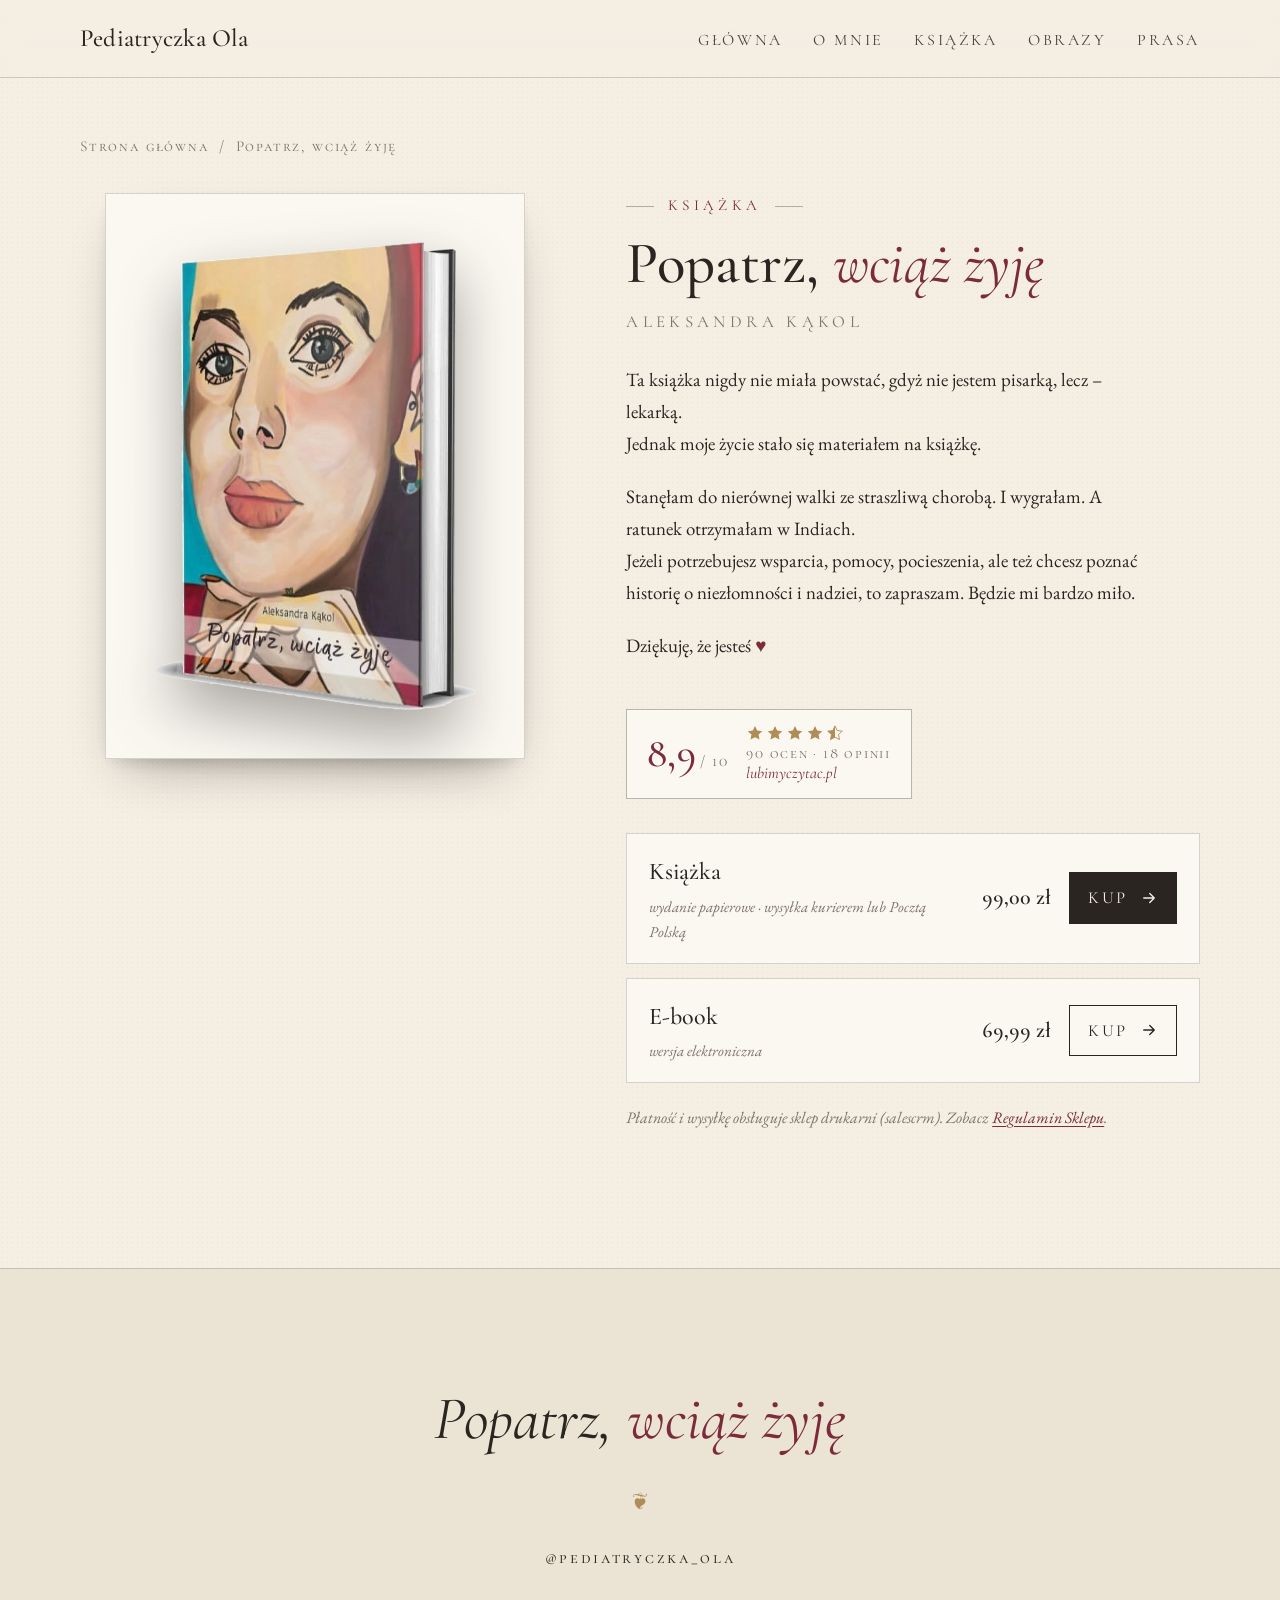
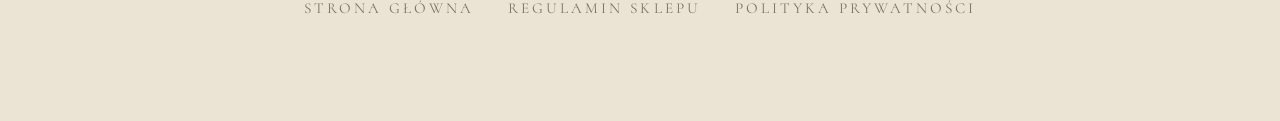
==== commit 6e0758fa: "1" ====
--- a/ksiazka.html
+++ b/ksiazka.html
@@ -8,8 +8,13 @@
   <meta property="og:title" content="Pediatryczka Ola — Moja Historia">
   <meta property="og:description" content="Ola — lekarka, pacjentka onkologiczna, autorka książki „Popatrz, wciąż żyję”.">
   <meta property="og:type" content="website">
-  <meta property="og:image" content="assets/hero.jpg">
-  <link rel="icon" href="assets/favicon.svg" type="image/svg+xml">
+  <meta property="og:image" content="https://pediatryczka.pl/assets/hero.jpg">
+  <link rel="icon" href="favicon.ico" sizes="any">
+  <link rel="icon" type="image/png" sizes="32x32" href="assets/favicon-32.png">
+  <link rel="icon" type="image/png" sizes="16x16" href="assets/favicon-16.png">
+  <link rel="apple-touch-icon" sizes="180x180" href="assets/apple-touch-icon.png">
+  <link rel="manifest" href="assets/site.webmanifest">
+  <meta name="theme-color" content="#f4eee3">
   <link rel="preconnect" href="https://fonts.googleapis.com">
   <link rel="preconnect" href="https://fonts.gstatic.com" crossorigin>
   <link rel="stylesheet" href="https://fonts.googleapis.com/css2?family=Cormorant+Garamond:ital,wght@0,400;0,500;0,600;1,400;1,500&family=EB+Garamond:ital,wght@0,400;0,500;1,400&family=Cormorant+SC:wght@500;600&display=swap">
@@ -44,6 +49,11 @@
           <p>Stanęłam do nierównej walki ze straszliwą chorobą. I wygrałam. A ratunek otrzymałam w Indiach.<br>Jeżeli potrzebujesz wsparcia, pomocy, pocieszenia, ale też chcesz poznać historię o niezłomności i nadziei, to zapraszam. Będzie mi bardzo miło.</p>
           <p>Dziękuję, że jesteś <span class="heart" aria-label="serce">♥</span></p>
         </div>
+        <a class="rating" href="https://lubimyczytac.pl/ksiazka/5171590/popatrz-wciaz-zyje" target="_blank" rel="noopener">
+          <span class="rating__score"><strong>8,9</strong><span>/ 10</span></span>
+          <span class="rating__stars" aria-label="4,5 na 5 gwiazdek"><svg viewBox="0 0 24 24" width="18" height="18" aria-hidden="true"><path fill="currentColor" d="M12 2.5l2.9 6.2 6.8.8-5 4.6 1.3 6.7L12 17.5l-6 3.3 1.3-6.7-5-4.6 6.8-.8z"/></svg><svg viewBox="0 0 24 24" width="18" height="18" aria-hidden="true"><path fill="currentColor" d="M12 2.5l2.9 6.2 6.8.8-5 4.6 1.3 6.7L12 17.5l-6 3.3 1.3-6.7-5-4.6 6.8-.8z"/></svg><svg viewBox="0 0 24 24" width="18" height="18" aria-hidden="true"><path fill="currentColor" d="M12 2.5l2.9 6.2 6.8.8-5 4.6 1.3 6.7L12 17.5l-6 3.3 1.3-6.7-5-4.6 6.8-.8z"/></svg><svg viewBox="0 0 24 24" width="18" height="18" aria-hidden="true"><path fill="currentColor" d="M12 2.5l2.9 6.2 6.8.8-5 4.6 1.3 6.7L12 17.5l-6 3.3 1.3-6.7-5-4.6 6.8-.8z"/></svg><svg viewBox="0 0 24 24" width="18" height="18" aria-hidden="true"><defs><linearGradient id="hs"><stop offset="50%" stop-color="currentColor"/><stop offset="50%" stop-color="transparent"/></linearGradient></defs><path fill="url(#hs)" stroke="currentColor" stroke-width="1.2" d="M12 2.5l2.9 6.2 6.8.8-5 4.6 1.3 6.7L12 17.5l-6 3.3 1.3-6.7-5-4.6 6.8-.8z"/></svg></span>
+          <span class="rating__meta">90 ocen · 18 opinii<br><em>lubimyczytac.pl</em></span>
+        </a>
         <ul class="offers">
           <li class="offer">
             <div class="offer__info">
--- a/styles.css
+++ b/styles.css
@@ -83,10 +83,10 @@
 .burger[aria-expanded="true"] span:last-child { transform: translateY(-4px) rotate(-45deg); }
 
 /* --- hero: zdjęcie na całą szerokość, tytuł jak karta tytułowa --- */
-.hero { position: relative; height: clamp(600px, 92vh, 940px); overflow: hidden; background: var(--night); color: var(--paper); }
+.hero { position: relative; height: clamp(600px, 90vh, 900px); overflow: hidden; background: var(--night); color: var(--paper); }
 .hero__media, .hero__media img { position: absolute; inset: 0; width: 100%; height: 100%; }
-.hero__media img { object-fit: cover; object-position: 50% 42%; transform: scale(1.12); will-change: transform; filter: saturate(.92) contrast(1.02); }
-.hero__veil { position: absolute; inset: 0; background: linear-gradient(180deg, rgba(30, 27, 26, .5) 0%, rgba(30, 27, 26, 0) 32%), linear-gradient(0deg, rgba(30, 27, 26, .9) 0%, rgba(30, 27, 26, .35) 40%, rgba(30, 27, 26, 0) 65%); }
+.hero__media img { object-fit: cover; object-position: 50% 18%; transform: scale(1.06); will-change: transform; filter: saturate(.92) contrast(1.02); }
+.hero__veil { position: absolute; inset: 0; background: linear-gradient(180deg, rgba(30, 27, 26, .55) 0%, rgba(30, 27, 26, 0) 26%), linear-gradient(0deg, rgba(30, 27, 26, .9) 0%, rgba(30, 27, 26, .35) 40%, rgba(30, 27, 26, 0) 65%); }
 .hero__content { position: absolute; left: 0; right: 0; bottom: clamp(56px, 10vh, 120px); text-align: center; padding-inline: var(--gutter); }
 .hero__kicker { margin: 0 0 20px; font-family: var(--font-caps); font-size: 1rem; letter-spacing: .34em; text-transform: uppercase; color: var(--gold); animation: rise 1s var(--ease) .1s both; }
 .hero__kicker::before, .hero__kicker::after { content: " ❦ "; color: var(--gold); }
@@ -100,6 +100,8 @@
 
 /* --- motto: cienka linia z powtarzanym tytułem + cytat jak dedykacja --- */
 .motto { background: var(--paper-3); border-bottom: 1px solid var(--line); }
+.motto__inner { position: relative; }
+.motto__inner::before { content: "❦"; display: block; margin: 0 auto 22px; color: var(--gold); font-size: 1.4rem; }
 .marquee { overflow: hidden; border-bottom: 1px solid var(--line); padding-block: 10px; }
 .marquee__track { display: flex; gap: 28px; width: max-content; animation: marquee 60s linear infinite; font-family: var(--font-caps); font-size: .95rem; letter-spacing: .3em; text-transform: uppercase; color: var(--muted); white-space: nowrap; }
 .marquee__track .dot { color: var(--gold); }
@@ -140,6 +142,16 @@
 .more { display: inline-block; margin-top: 24px; font-style: italic; color: var(--burgundy); text-decoration: none; border-bottom: 1px solid currentColor; }
 .more:hover { color: var(--ink); }
 
+/* --- ocena z lubimyczytac.pl --- */
+.rating { display: inline-grid; grid-template-columns: auto auto; grid-template-rows: auto auto; column-gap: 18px; row-gap: 2px; align-items: center; margin-top: 26px; padding: 14px 20px; border: 1px solid var(--line-2); background: var(--paper-3); text-decoration: none; color: var(--ink); transition: transform .35s var(--ease), box-shadow .35s var(--ease); }
+.rating:hover { transform: translateY(-2px); box-shadow: var(--shadow); }
+.rating__score { grid-row: 1 / 3; display: flex; align-items: baseline; gap: 4px; font-family: var(--font-display); }
+.rating__score strong { font-size: 2.6rem; font-weight: 500; line-height: 1; color: var(--burgundy); font-variant-numeric: tabular-nums; }
+.rating__score span { font-family: var(--font-caps); font-size: .95rem; letter-spacing: .1em; color: var(--muted); }
+.rating__stars { display: flex; gap: 2px; color: var(--gold); }
+.rating__meta { font-family: var(--font-caps); font-size: .92rem; letter-spacing: .12em; color: var(--muted); line-height: 1.3; }
+.rating__meta em { font-style: italic; font-family: var(--font-display); font-size: 1rem; letter-spacing: 0; text-transform: none; color: var(--burgundy); }
+
 /* --- cytaty: jak strony z motto --- */
 .quotes { background: var(--paper-2); padding-block: clamp(80px, 11vw, 150px); border-block: 1px solid var(--line); }
 .q-grid { display: grid; grid-template-columns: repeat(3, minmax(0, 1fr)); gap: 0; }
@@ -200,6 +212,9 @@
 .photo--3 img { aspect-ratio: 4 / 5; }
 .photo:hover { transform: rotate(0) scale(1.03); z-index: 5; }
 
+/* zdjęcia wplecione w tekst — tylko na telefonie */
+.photo-inline { display: none; }
+
 /* --- chwile: album --- */
 .moments { padding-block: clamp(80px, 11vw, 150px) clamp(60px, 8vw, 110px); overflow: hidden; }
 .moments__strip { display: flex; gap: 26px; overflow-x: auto; padding: 14px var(--gutter) 30px; scroll-snap-type: x mandatory; scrollbar-width: none; cursor: grab; }
@@ -263,6 +278,37 @@
   .quote { border-top-color: rgba(244, 238, 227, .18); }
 }
 @media (max-width: 720px) {
+  /* gęstsze, bardziej „książkowe” mobile */
+  .book, .quotes, .gallery, .about, .press { padding-block: 56px; }
+  .moments { padding-block: 56px 40px; }
+  .sec-head { margin-bottom: 26px; }
+  .sec-title { font-size: 2.3rem; }
+  .motto__inner { padding-block: 44px; }
+  .motto__text { font-size: 1.45rem; }
+  .hero__title { font-size: clamp(3.4rem, 17vw, 4.6rem); }
+  .hero__content { bottom: 48px; }
+  .about__text { font-size: 1.1rem; line-height: 1.65; }
+  .about__pull { font-size: 1.6rem; }
+  .book__visual { width: 92%; margin-bottom: 44px; }
+  .book__cover { right: -6%; bottom: -5%; width: 42%; }
+  .book__title { font-size: 2.6rem; }
+  .book__lead { font-size: 1.08rem; }
+  .btn { width: 100%; justify-content: space-between; }
+  .rating { display: grid; width: 100%; }
+  .book__actions { flex-direction: column; }
+  .q { padding: 22px 0 24px; gap: 12px; }
+  .q::before { font-size: 3rem; line-height: .3; }
+  .q p { font-size: 1.35rem; }
+  .moments__strip { gap: 18px; padding-inline: var(--gutter); }
+  .moment { width: 66vw; }
+  .moment:nth-child(even) { margin-top: 18px; }
+  .art-grid { gap: 22px 14px; }
+  .art__cap { flex-direction: column; gap: 2px; }
+  .art__num { font-size: .82rem; }
+  .art__title { font-size: 1.05rem; }
+  .press-grid .quote { padding: 22px 0 26px; }
+  .quote__mark { font-size: 3rem; line-height: .3; }
+  .foot__motto { font-size: 2rem; }
   .burger { display: flex; }
   .menu { position: fixed; inset: 0; background: var(--night); color: var(--paper); flex-direction: column; justify-content: center; gap: 30px; transform: translateY(-100%); opacity: 0; transition: transform .45s var(--ease), opacity .3s var(--ease); z-index: -1; }
   .menu.is-open { transform: none; opacity: 1; }
@@ -273,6 +319,12 @@
   .hero__scroll { display: none; }
   .art-grid { grid-template-columns: repeat(2, minmax(0, 1fr)); }
     .about__text p { text-align: left; }
+  .about__photos { display: none; }
+  .photo-inline { display: block; margin: 30px auto 34px; width: 84%; background: var(--paper-3); padding: 10px 10px 14px; border: 1px solid var(--line); box-shadow: var(--shadow); transform: rotate(-1.5deg); }
+  .photo-inline:nth-of-type(2) { transform: rotate(1.5deg); width: 72%; }
+  .photo-inline img { width: 100%; aspect-ratio: 4 / 5; object-fit: cover; object-position: 50% 12%; filter: sepia(.08); }
+  .photo-inline:first-of-type img { background: linear-gradient(170deg, #e9cfc3, #d8c3a6); }
+  .photo-inline--sq img { aspect-ratio: 1; }
   .photo--2 { margin-top: -30px; }
   .photo--3 { margin-top: -20px; }
 }
